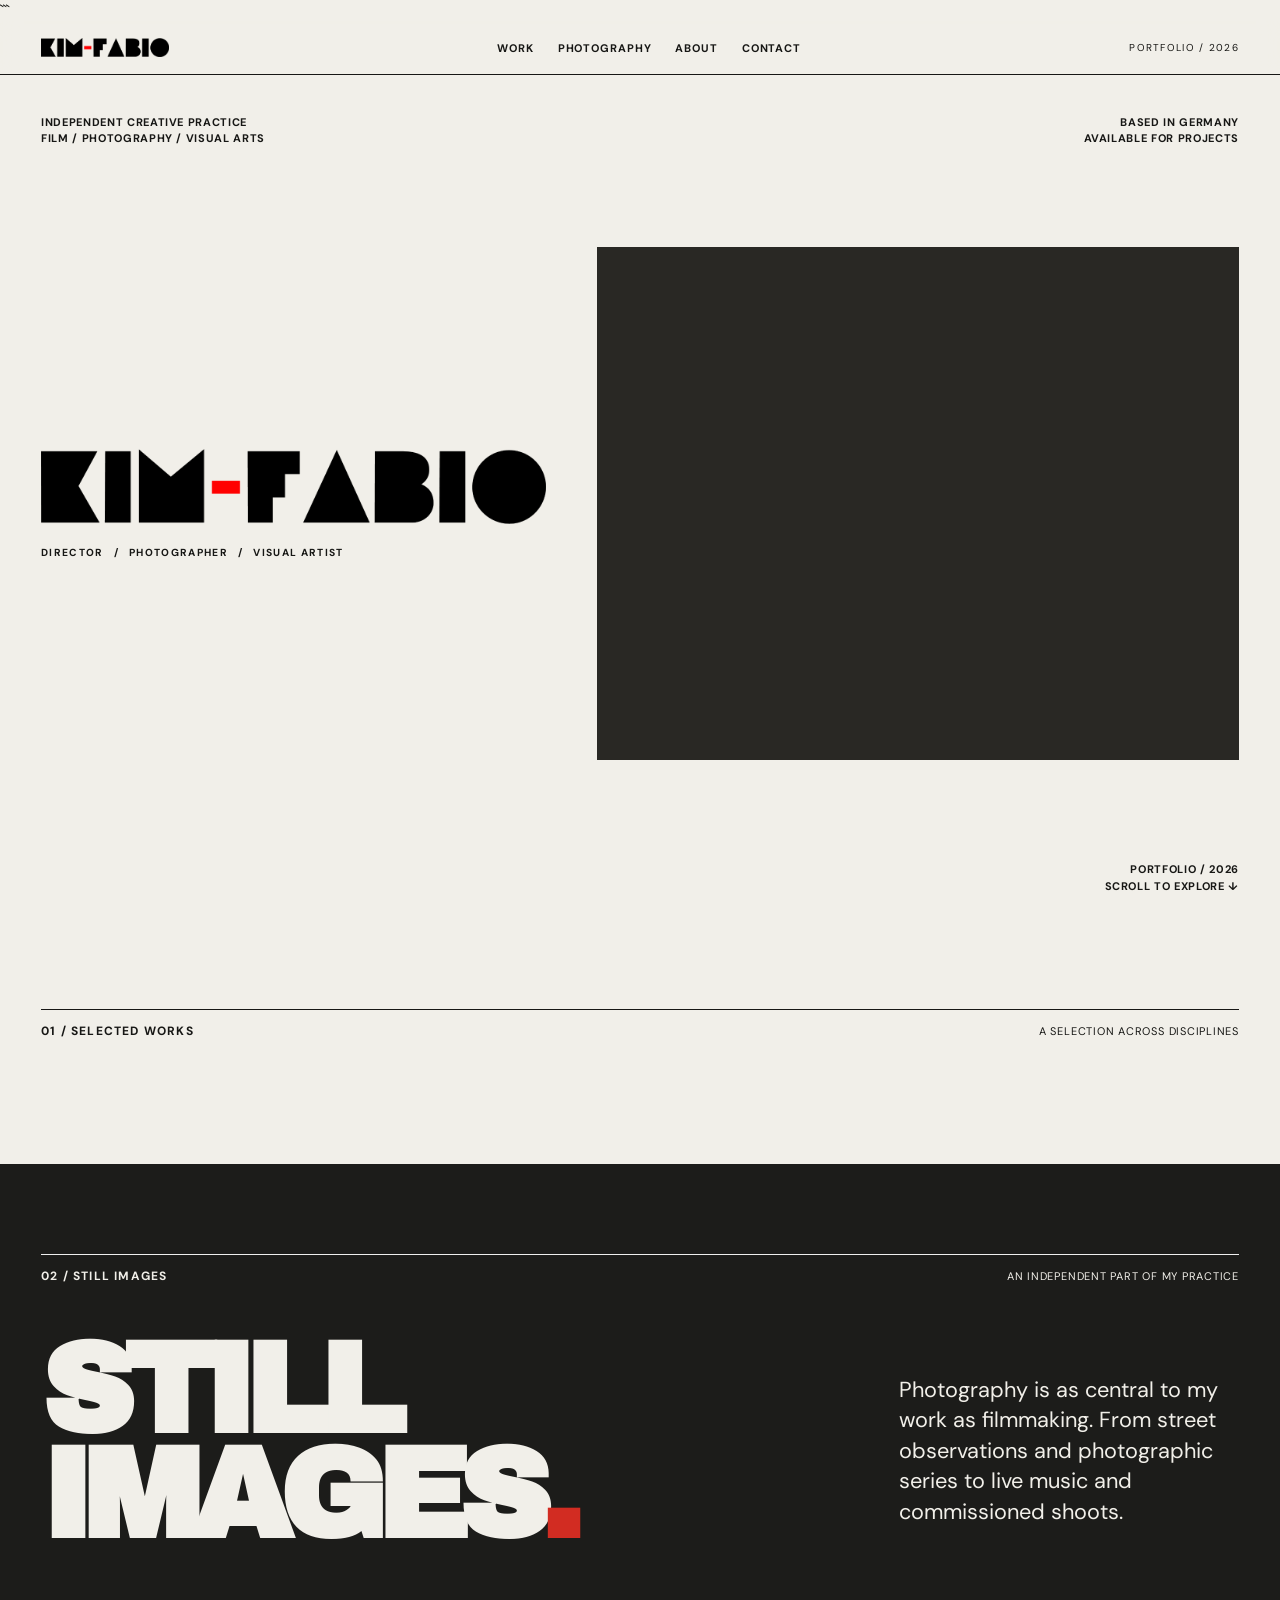
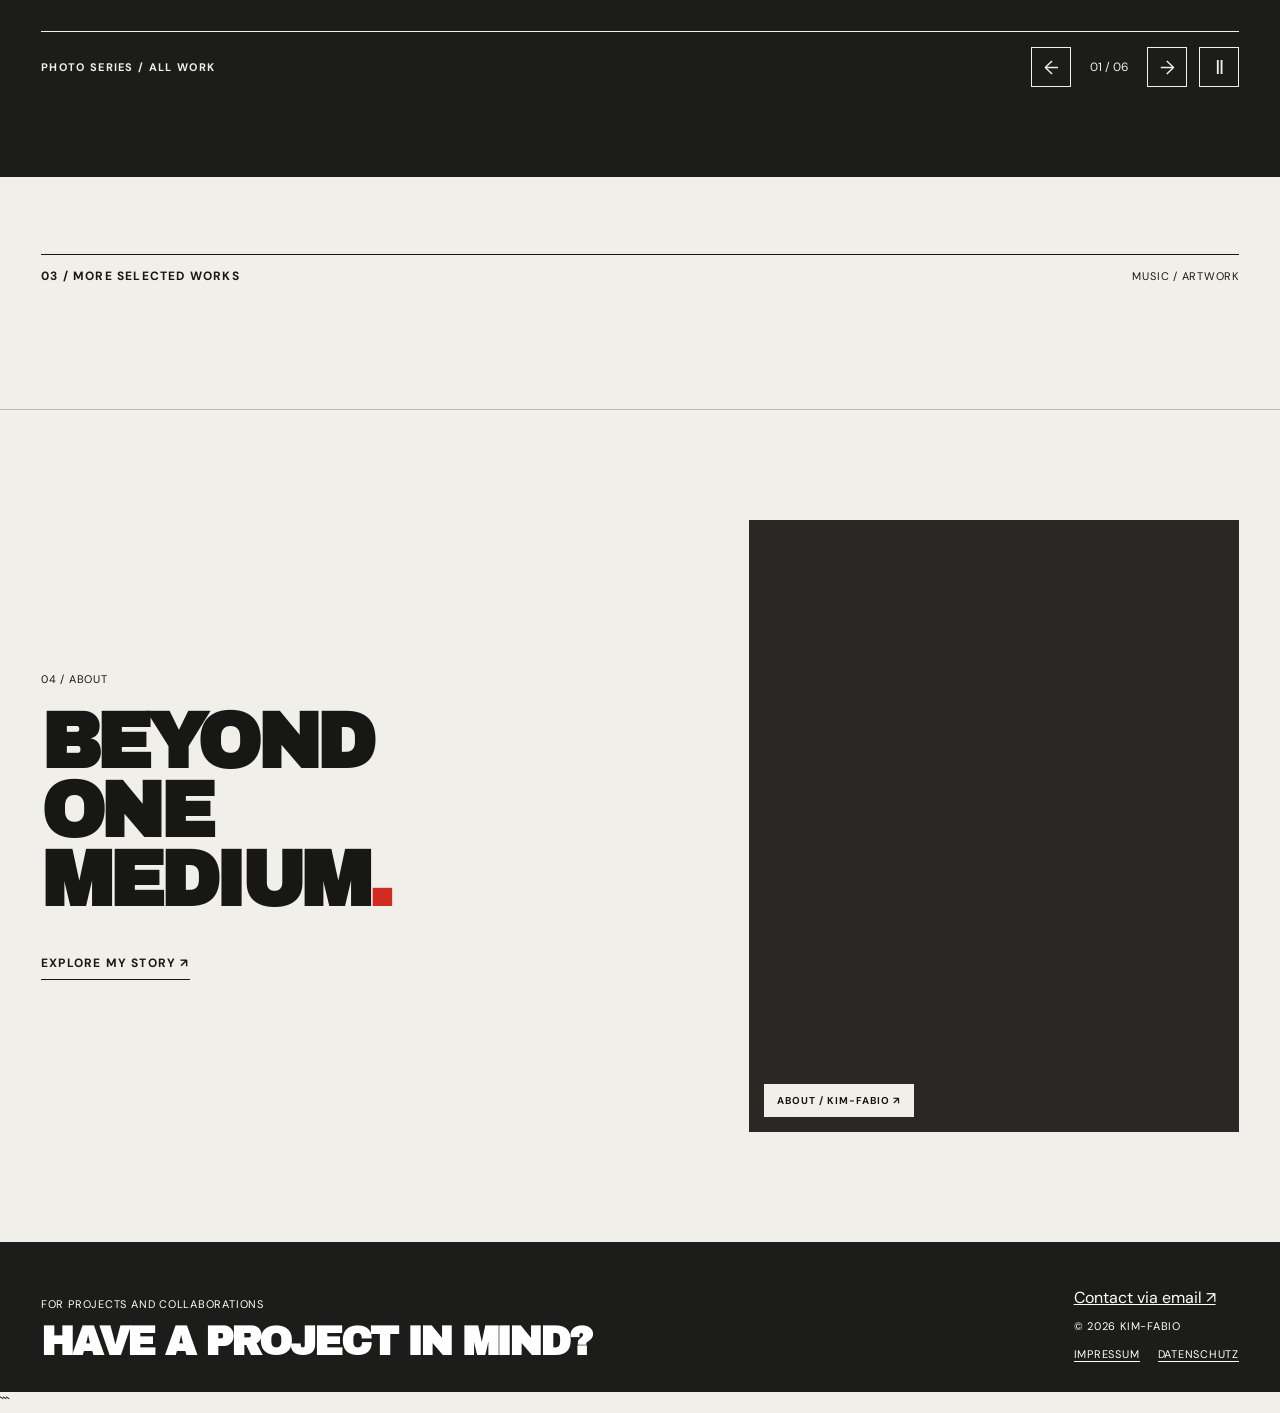
==== template.html @ 7b5bcb31 "Update template.html" ====
```
 <!DOCTYPE html>

<html lang="en"><head><meta charset="utf-8"/><meta content="width=device-width,initial-scale=1" name="viewport"/><title>Kim-Fabio — Film, Photography & Visual Arts</title><link rel="icon" type="image/png" href="/media/Favicon.png"><meta content="Kim-Fabio — Film, Photography &amp; Visual Arts" name="description"/><style>
@import url('https://fonts.googleapis.com/css2?family=Archivo+Black&family=DM+Sans:wght@400;500;600;700&display=swap');
:root{--paper:#f1efe9;--ink:#171715;--red:#d22c22;--line:#bdbab2}*{box-sizing:border-box}html{scroll-behavior:auto}body{margin:0;background:var(--paper);color:var(--ink);font-family:'DM Sans',Arial,sans-serif}a{color:inherit;text-decoration:none}button{font:inherit;cursor:pointer}header{position:sticky;top:0;z-index:20;background:rgba(241,239,233,.96);backdrop-filter:blur(10px);border-bottom:1px solid var(--ink);display:flex;align-items:center;justify-content:space-between;padding:17px 3.2%;gap:15px}.brand{font-size:13px;font-weight:700;letter-spacing:-.03em}nav{display:flex;gap:24px}nav a{font-size:11px;font-weight:700;text-transform:uppercase;letter-spacing:.08em}nav a:hover,.link:hover{color:var(--red)}.index{font-size:10px;text-transform:uppercase;letter-spacing:.13em}.hero{padding:7.5vw 3.2% 4vw;min-height:76vh;display:flex;flex-direction:column;justify-content:space-between}.eyebrow{display:flex;justify-content:space-between;border-top:1px solid var(--ink);padding-top:12px;font-size:11px;text-transform:uppercase;letter-spacing:.09em}.big{font-family:'Archivo Black',Impact,sans-serif;text-transform:uppercase;font-size:clamp(68px,11.7vw,215px);line-height:.84;letter-spacing:-.085em;margin:50px 0 30px;overflow-wrap:normal}.big span{display:block}.big span:last-child{padding-left:9vw}.hero-bottom{display:flex;justify-content:space-between;align-items:end;gap:25px}.hero-bottom p{max-width:380px;font-size:clamp(17px,1.65vw,26px);line-height:1.25;margin:0}.red-dot{color:var(--red)}.small{font-size:11px;letter-spacing:.07em;text-transform:uppercase}.section{padding:90px 3.2%}.section-head{display:flex;justify-content:space-between;align-items:baseline;border-top:1px solid var(--ink);padding-top:13px;margin-bottom:35px}.section-head h2{font-size:12px;text-transform:uppercase;letter-spacing:.1em;margin:0}.project{border-top:1px solid var(--line);padding:18px 0 32px;display:grid;grid-template-columns:55% 1fr;gap:4%;align-items:start}.project-visual{height:clamp(260px,39vw,660px);background:#242422;display:flex;align-items:center;justify-content:center;position:relative;overflow:hidden}.project-visual:before{content:'';position:absolute;inset:8%;border:1px solid #777;opacity:.4}.project-visual .placeholder{color:#d2d0c8;font-size:11px;text-transform:uppercase;letter-spacing:.2em;text-align:center;padding:25px}.project-visual .num{position:absolute;top:16px;left:18px;color:#fff;font-size:11px}.project-visual.medusa{background:#46413b}.project-visual.yara{background:#776e61}.project-visual.paradigm{background:#abaaa2}.project-info{display:flex;flex-direction:column;justify-content:space-between;min-height:220px}.project-info h3{font-family:'Archivo Black',Impact,sans-serif;font-size:clamp(36px,5.4vw,90px);line-height:.91;letter-spacing:-.065em;text-transform:uppercase;margin:10px 0 20px}.project-info p{font-size:15px;line-height:1.5;max-width:410px}.project-meta{display:flex;justify-content:space-between;gap:12px;border-top:1px solid var(--line);padding-top:12px;font-size:11px;text-transform:uppercase}.link{border:0;background:none;padding:0;text-transform:uppercase;font-size:12px;font-weight:700;letter-spacing:.06em;text-align:left}.photography{background:#1c1c1a;color:var(--paper);padding:90px 3.2%}.photography .section-head{border-color:#eee}.photo-grid{display:grid;grid-template-columns:1.25fr .8fr 1fr;gap:15px;align-items:end}.photo-tile{background:#41413e;height:330px;display:flex;justify-content:center;align-items:center;color:#c8c6c0;font-size:11px;text-transform:uppercase;letter-spacing:.12em;text-align:center;padding:15px}.photo-tile:nth-child(2){height:450px;background:#56534e}.photo-tile:nth-child(3){height:280px;background:#363633}.photo-label{font-size:11px;text-transform:uppercase;margin-top:10px}.about{display:grid;grid-template-columns:1fr 1fr;gap:10%;padding:110px 3.2%}.about h2{font-family:'Archivo Black',Impact,sans-serif;font-size:clamp(50px,7vw,115px);line-height:.9;letter-spacing:-.06em;text-transform:uppercase;margin:0}.about p{font-size:clamp(17px,1.6vw,25px);line-height:1.4;margin:0 0 25px}footer{background:var(--red);padding:45px 3.2% 30px;color:#fff;display:flex;justify-content:space-between;align-items:end;gap:30px}footer h2{font-family:'Archivo Black',Impact,sans-serif;font-size:clamp(42px,7vw,110px);letter-spacing:-.065em;line-height:.9;margin:0}footer a{text-decoration:underline}.detail{display:none}.detail.active{display:block}.main.hidden{display:none}.detail-hero{background:#171715;color:#f1efe9;padding:6vw 3.2% 3vw}.detail-hero h1{font-family:'Archivo Black',Impact,sans-serif;text-transform:uppercase;font-size:clamp(64px,12vw,200px);line-height:.85;letter-spacing:-.085em;margin:60px 0 45px}.detail-hero .filmframe{height:55vw;max-height:700px;background:#343431;display:grid;place-items:center;color:#bbb;font-size:12px;text-transform:uppercase;letter-spacing:.12em;border:1px solid #555}.detail-content{padding:80px 3.2%;display:grid;grid-template-columns:1fr 2fr;gap:8%}.detail-content h2{font-family:'Archivo Black',Impact,sans-serif;font-size:clamp(35px,5vw,75px);line-height:.96;letter-spacing:-.05em;text-transform:uppercase;margin:0}.detail-content p{font-size:19px;line-height:1.5;max-width:720px}.tags{display:flex;flex-wrap:wrap;gap:8px;margin-top:30px}.tags span{border:1px solid #999;padding:9px 12px;font-size:11px;text-transform:uppercase}.back{display:inline-block;font-size:12px;text-transform:uppercase;letter-spacing:.1em;padding:20px 0}.detail-gallery{padding:0 3.2% 90px;display:grid;grid-template-columns:1fr 1fr;gap:16px}.detail-gallery div{background:#4d4b46;height:30vw;display:grid;place-items:center;color:#ddd;font-size:11px;letter-spacing:.1em;text-transform:uppercase}@media(max-width:700px){header{padding:15px 5%}nav{gap:12px}nav a{font-size:9px}.hero{min-height:65vh;padding:65px 5% 45px}.big{font-size:clamp(53px,15vw,100px);margin:80px 0 50px}.big span:last-child{padding-left:0}.hero-bottom{align-items:start;flex-direction:column}.section,.photography{padding:65px 5%}.project{grid-template-columns:1fr}.project-visual{height:65vw}.project-info{min-height:0}.project-info h3{font-size:50px}.photo-grid{grid-template-columns:1fr 1fr}.photo-tile{height:220px!important}.photo-grid>div:last-child{grid-column:span 2}.about{grid-template-columns:1fr;padding:75px 5%}.about h2{margin-bottom:30px}footer{padding:40px 5%;flex-direction:column;align-items:start}.detail-hero{padding:55px 5%}.detail-hero h1{font-size:14vw}.detail-content{padding:60px 5%;grid-template-columns:1fr}.detail-gallery{padding:0 5% 60px}.detail-gallery div{height:40vw}}
.service-project .project-info h3{font-size:clamp(35px,4.5vw,76px)}.credits{font-size:12px!important;color:#68655f;margin-top:24px}.photo-intro{display:flex;align-items:end;justify-content:space-between;gap:35px;margin:55px 0 50px}.photo-intro h2{font-family:'Archivo Black',Impact,sans-serif;font-size:clamp(70px,12vw,185px);line-height:.82;letter-spacing:-.08em;margin:0;color:var(--paper)}.photo-intro p{max-width:340px;font-size:clamp(16px,1.7vw,23px);line-height:1.4}.photo-entry{display:block}.photo-entry:hover .photo-tile{background:#65615b}.photo-label{display:flex;justify-content:space-between}.photo-bottom{border-top:1px solid #777;margin-top:45px;padding-top:18px;display:flex;justify-content:space-between;align-items:center;gap:25px;font-size:12px}.photo-cta{font-weight:700;text-transform:uppercase;white-space:nowrap}.photo-cta:hover{color:#ff7770}footer{background:#1c1c1a}footer h2{font-size:clamp(24px,3.1vw,48px);letter-spacing:-.05em;margin-top:12px}.photo-detail-hero{background:#262624}@media(max-width:700px){.photo-intro{display:block}.photo-intro h2{font-size:clamp(65px,14vw,110px)}.photo-intro p{margin-top:30px}.photo-bottom{align-items:start;flex-direction:column}.service-project .project-info h3{font-size:46px}} 
/* Version 0.3 refinements */
.big{font-size:clamp(64px,10.5vw,190px);letter-spacing:-.075em}.big span:last-child{padding-left:0}.red-dot{display:inline;color:var(--red)}
.still-carousel{position:relative;margin-top:24px}.still-viewport{overflow:hidden;border:1px solid #555}.still-track{display:flex;transition:transform .4s ease}.still-slide{flex:0 0 100%;min-height:clamp(290px,50vw,680px);background:#343431;display:grid;place-items:center;color:#d1cec8;font-size:12px;letter-spacing:.13em;text-transform:uppercase;text-align:center;padding:24px}.still-slide:nth-child(2){background:#49453f}.still-slide:nth-child(3){background:#292d30}.still-slide:nth-child(4){background:#3c3536}.still-controls{display:flex;align-items:center;justify-content:space-between;gap:18px;margin-top:12px}.still-controls button{border:1px solid #999;background:transparent;color:inherit;padding:9px 15px}.still-controls button:hover{background:#f1efe9;color:#171715}.still-controls span{font-size:11px;letter-spacing:.1em;text-transform:uppercase}
@media(max-width:700px){.big{font-size:clamp(48px,12vw,90px)}.still-slide{min-height:60vw}}

.project-visual img,.photo-tile img,.still-slide img,.filmframe img,.detail-gallery img{width:100%;height:100%;object-fit:cover;display:block}.project-visual:has(img):before{display:none}.project-visual{color:#eee}.photo-tile{padding:0;overflow:hidden}.photo-entry:hover img{transform:scale(1.025)}.photo-tile img{transition:transform .3s}.detail-gallery>div{overflow:hidden}.detail-gallery img{object-fit:contain}.still-slide{padding:0}.still-slide img{max-height:680px;object-fit:contain}.empty-note{padding:30px;border:1px solid #888;font-size:13px}.project-info h3{overflow-wrap:anywhere}


/* Standalone hybrid design study — preserves original Swiss editorial styling */
.hero{min-height:calc(100vh - 80px);display:flex;flex-direction:column;justify-content:space-between;padding:40px 0 24px;overflow:hidden}
.hy-top,.hy-bottom{display:flex;align-items:flex-start;justify-content:space-between;gap:20px;font-size:11px;line-height:1.5;letter-spacing:.06em;text-transform:uppercase;font-weight:700}
.hy-top>span:last-child{text-align:right}.hy-title{font-family:'Archivo Black',Impact,sans-serif;font-size:clamp(72px,15.7vw,260px);line-height:.8;letter-spacing:-.105em;white-space:nowrap;font-weight:900;margin:8vh 0 9vh;transform:translateX(-.018em)}.hy-title span{color:var(--red);letter-spacing:-.09em}.hy-bottom{align-items:end}.hy-bottom p{font-size:clamp(18px,2.5vw,34px);line-height:1.1;letter-spacing:-.035em;text-transform:none;margin:0 auto 0 5vw}.hy-bottom>span:last-child{text-align:right}.hy-star{font-size:40px;color:var(--red);line-height:1}
.continued-work{padding-top:6vw}.hy-archive{margin-top:5vw}.hy-archive-head{display:flex;justify-content:space-between;border-top:1px solid currentColor;padding:20px 0 24px;font-size:11px;letter-spacing:.12em;font-weight:700}.hy-archive-grid{display:grid;grid-template-columns:repeat(3,minmax(0,1fr));gap:16px}.hy-archive-item{display:block;color:inherit;text-decoration:none;font-size:12px}.hy-archive-image{aspect-ratio:4/3;display:flex;align-items:center;justify-content:center;background:#333;color:#aaa;font-size:12px;margin-bottom:12px;transition:filter .25s,transform .25s}.hy-archive-item:hover .hy-archive-image{filter:brightness(1.2);transform:translateY(-4px)}.hy-contact{font-size:clamp(23px,3vw,44px);font-weight:800;line-height:1.1;margin:12px 0 0}footer h2{display:none}
@media(max-width:750px){.hero{min-height:75vh}.hy-title{font-size:16vw;margin:9vh 0}.hy-top,.hy-bottom{font-size:9px}.hy-bottom p{font-size:19px;margin-left:0}.hy-star{display:none}.hy-archive-grid{grid-template-columns:1fr 1fr}.hy-archive-grid>a:last-child{grid-column:span 2}.hy-archive-head{font-size:9px}}

/* v1.0: centered Swiss/experimental hero and photography carousel */
.hero .hy-title{width:100%;text-align:center;transform:none;font-size:clamp(56px,14vw,240px);letter-spacing:-.095em;margin:10vh auto 10vh;line-height:.95}
.hero .hy-bottom{justify-content:flex-end}
.photo-carousel{margin-top:44px}
.carousel-viewport{overflow:hidden;outline-offset:5px;touch-action:pan-y}
.carousel-track{display:flex;gap:18px;transition:transform .65s cubic-bezier(.22,1,.36,1);will-change:transform}
.carousel-slide{display:block;flex:0 0 calc((100% - 36px)/3);min-width:0}
.carousel-image{height:clamp(220px,30vw,460px);position:relative;overflow:hidden;background:#292927;display:flex;align-items:center;justify-content:center;color:#a8a69f}
.carousel-slide:nth-child(2n) .carousel-image{background:#393b39}
.carousel-slide:nth-child(3n) .carousel-image{background:#48443f}
.carousel-slide:nth-child(4n) .carousel-image{background:#272e31}
.carousel-placeholder{font-size:clamp(12px,1.25vw,19px);letter-spacing:.03em;text-align:center;padding:12px}
.carousel-image img{width:100%;height:100%;object-fit:cover;display:block;transition:transform .5s}
.carousel-overlay{position:absolute;bottom:0;left:0;right:0;background:rgba(0,0,0,.65);padding:18px;color:white;font-size:11px;letter-spacing:.14em;opacity:0;transform:translateY(8px);transition:.25s}
.carousel-slide:hover .carousel-overlay,.carousel-slide:focus-visible .carousel-overlay{opacity:1;transform:translateY(0)}
.carousel-slide:hover img{transform:scale(1.035)}
.carousel-caption{display:flex;justify-content:space-between;gap:10px;padding:15px 0 4px;border-top:1px solid currentColor;margin-top:10px;font-size:12px;font-weight:700;text-transform:uppercase;letter-spacing:.035em}
.carousel-controls{display:flex;justify-content:space-between;align-items:center;gap:12px;border-top:1px solid currentColor;margin-top:32px;padding-top:15px}
.carousel-kicker{font-size:11px;font-weight:700;letter-spacing:.12em}
.carousel-buttons{display:flex;align-items:center;gap:12px}
.carousel-arrow,.carousel-pause{border:1px solid currentColor;border-radius:0;background:transparent;color:inherit;width:40px;height:40px;font-size:19px;display:grid;place-items:center}
.carousel-arrow:hover,.carousel-pause:hover{background:currentColor;color:#f1efe9}
.carousel-counter{font-size:12px;min-width:52px;text-align:center;font-variant-numeric:tabular-nums}
@media(max-width:850px){.carousel-slide{flex-basis:calc((100% - 18px)/2)}.hero .hy-title{font-size:14vw}}
@media(max-width:580px){.carousel-slide{flex-basis:83%}.carousel-image{height:65vw}.hero .hy-title{font-size:14vw;letter-spacing:-.09em}.carousel-kicker{font-size:9px}.carousel-buttons{gap:6px}.carousel-arrow,.carousel-pause{width:34px;height:34px}}
@media(prefers-reduced-motion:reduce){.carousel-track{transition:none}.carousel-image img{transition:none}}

/* v1.1: restrained scale and bold Swiss footer. Carousel unchanged. */
@media (min-width:851px){
  .hero .hy-title{font-size:clamp(58px,11.7vw,195px);letter-spacing:-.09em}
  .project-info h3{font-size:clamp(34px,4.65vw,76px)}
  .service-project .project-info h3{font-size:clamp(32px,4vw,68px)}
  .photo-intro h2{font-size:clamp(65px,10vw,155px)}
  .about h2{font-size:clamp(48px,6vw,96px)}
  .project-visual{height:clamp(250px,35vw,570px)}
}
footer .hy-contact{
  font-family:'Archivo Black',Impact,sans-serif;
  font-weight:900;
  text-transform:uppercase;
  font-size:clamp(25px,3.1vw,47px);
  line-height:.98;
  letter-spacing:-.055em;
  max-width:760px;
}
@media (max-width:850px){footer .hy-contact{font-size:clamp(25px,5.5vw,42px)}}

/* Album thumbnails: preserve each photograph's native portrait/landscape ratio. */
.album-page .album-grid{display:block;columns:5 160px;column-gap:clamp(9px,1vw,16px)}
.album-page .album-grid .album-frame,.album-page .album-grid .album-frame:nth-child(n){display:block;width:100%;height:auto;min-height:0;aspect-ratio:auto;margin:0 0 clamp(9px,1vw,16px);padding:0;break-inside:avoid;-webkit-column-break-inside:avoid;overflow:hidden;line-height:0}
.album-page .album-grid .album-frame img{display:block;width:100%;height:auto;max-height:none;aspect-ratio:auto;object-fit:contain;transform:none}
.album-page .album-grid .album-frame:hover img{transform:none}
.album-page .album-grid .album-frame:has(.album-placeholder-number){aspect-ratio:4/5;display:flex;line-height:normal}
@media(max-width:1100px){.album-page .album-grid{columns:4 160px}}
@media(max-width:760px){.album-page .album-grid{columns:2 135px;column-gap:10px}.album-page .album-grid .album-frame{margin-bottom:10px}}

/* vNext: film previews and music video overview */
.loop-shell{width:100%;max-width:1450px;margin:0 auto;background:transparent;display:flex;align-items:center;justify-content:center}
.detail-loop,.loop-poster{display:block;width:100%;background:transparent;object-fit:contain}
.detail-loop{height:auto;aspect-ratio:auto;border:0;box-shadow:none}
.loop-poster{aspect-ratio:16/9}
.loop-poster{position:relative;overflow:hidden;display:grid;place-items:center;color:#c4c1b9;font-size:12px;letter-spacing:.1em}
.loop-poster img{width:100%;height:100%;object-fit:cover;opacity:.82}
.loop-label{position:absolute;bottom:16px;left:18px;padding:8px 11px;background:rgba(15,15,15,.8);font-size:10px;letter-spacing:.12em}
.music-list,.film-stills{padding:20px 3.2% 90px}
.music-list-head{border-top:1px solid var(--ink);padding:20px 0 35px;display:flex;align-items:baseline;justify-content:space-between;gap:20px}
.music-list-head h2,.film-stills h2{font-size:12px;letter-spacing:.12em;margin:0;text-transform:uppercase}
.music-list-head span{font-size:11px;letter-spacing:.08em}
.music-list-grid{display:grid;grid-template-columns:repeat(2,minmax(0,1fr));gap:35px 18px}
.music-list-thumb{aspect-ratio:16/9;background:#292927;display:grid;place-items:center;color:#d8d6d0;overflow:hidden}
.music-list-thumb img{width:100%;height:100%;object-fit:cover;transition:transform .25s}
.music-list-card a:hover img{transform:scale(1.03)}
.music-list-meta{display:flex;justify-content:space-between;gap:12px;border-top:1px solid var(--ink);padding-top:12px;margin-top:10px;font-size:12px;text-transform:uppercase}
.music-list-card p{font-size:13px;line-height:1.5;max-width:600px}
.film-stills{border-top:1px solid var(--line)}
.film-stills h2{margin-bottom:22px}
.film-stills-grid{display:grid;grid-template-columns:repeat(3,minmax(0,1fr));gap:12px}
.film-stills-grid img{display:block;width:100%;height:auto;object-fit:contain}
@media(max-width:700px){.music-list,.film-stills{padding:20px 5% 65px}.music-list-grid{grid-template-columns:1fr}.film-stills-grid{grid-template-columns:repeat(2,minmax(0,1fr))}}

/* Compact project and gallery openings: show the actual work immediately. */
.detail-hero{padding:22px 3.2% 38px}
.detail-hero .back{padding:8px 0 14px}
.detail-hero .eyebrow{padding-top:9px}
.detail-hero h1{font-size:clamp(34px,5.1vw,84px);line-height:.96;letter-spacing:-.065em;margin:18px 0 22px;overflow-wrap:anywhere}
.detail-hero .loop-shell,.detail-hero .still-carousel{margin-top:0}
.detail-hero .detail-loop,.detail-hero .loop-poster{max-height:min(68vh,700px)}
.detail-hero .still-slide{min-height:0;height:min(62vh,650px)}
.album-page .album-heading{padding-top:22px;padding-bottom:28px;margin-bottom:16px}
.album-page .album-heading h1{font-size:clamp(36px,5.6vw,90px);line-height:1;letter-spacing:-.055em;margin:12px 0 0}
.album-page .album-grid{margin-top:16px}
.profile-page .profile-head{padding-top:20px;padding-bottom:20px}
.profile-page .profile-head h1{font-size:clamp(42px,5.8vw,90px);margin:12px 0}
@media(max-width:760px){
 .detail-hero{padding:20px 5% 30px}
 .detail-hero h1{font-size:clamp(32px,9vw,58px);margin:14px 0 18px}
 .detail-hero .still-slide{height:55vw;min-height:0}
 .album-page .album-heading{padding:20px 0 22px}
 .album-page .album-heading h1{font-size:clamp(34px,9vw,62px)}
 .profile-page .profile-head h1{font-size:clamp(40px,9vw,70px)}
}

/* Prevent horizontal scrolling on mobile */
@media (max-width: 760px) {
  html, body {
    width: 100%;
    max-width: 100%;
    overflow-x: clip;
  }

  .main, .detail, footer {
    max-width: 100%;
  }

  /* Mobile header layout */
  header {
    display: flex;
    flex-wrap: wrap;
    align-items: center;
    justify-content: space-between;
    gap: 12px;
    padding: 14px 5%;
  }

  header .brand {
    flex: 0 0 auto;
  }

  header .index {
    font-size: 10px;
    text-align: right;
    white-space: nowrap;
  }

  header nav {
    order: 3;
    display: flex;
    width: 100%;
    justify-content: space-between;
    gap: 8px;
  }

  header nav a {
    font-size: 10px;
    white-space: nowrap;
  }
}

</style><style>
/* v1.2 — editorial photo album pages */
.album-page{background:#f1efe9;color:#1c1c1a;min-height:100vh;padding:105px clamp(22px,5vw,85px) 100px;font-family:Arial,Helvetica,sans-serif}
.album-topline,.album-end{display:flex;justify-content:space-between;gap:20px;align-items:center;border-top:1px solid #252521;padding-top:16px;font-size:11px;font-weight:700;letter-spacing:.11em;text-transform:uppercase}
.album-back,.album-end a{color:inherit;text-decoration:none}.album-back:hover,.album-end a:hover{color:#d32624}
.album-heading{display:grid;grid-template-columns:minmax(0,2fr) minmax(220px,1fr);gap:30px;align-items:end;padding:75px 0 75px}
.album-eyebrow{font-size:11px;letter-spacing:.16em;font-weight:700}
.album-heading h1{font-family:'Archivo Black',Impact,'Arial Black',sans-serif;text-transform:uppercase;letter-spacing:-.075em;line-height:.91;font-size:clamp(54px,9.5vw,154px);margin:18px 0 0;overflow-wrap:anywhere}
.album-heading p{font-size:clamp(14px,1.3vw,18px);line-height:1.6;max-width:390px;margin:0 0 5px}
.album-demo-note{font-size:10px;font-weight:700;letter-spacing:.13em;border-top:1px solid #aaa;padding:12px 0 30px;opacity:.65}
.album-grid{display:grid;grid-template-columns:repeat(12,minmax(0,1fr));gap:clamp(10px,1.5vw,24px);align-items:start}
.album-frame{grid-column:span 4;display:flex;position:relative;align-items:center;justify-content:center;min-width:0;aspect-ratio:4/5;border:0;background:#d0cdc5;color:#252521;overflow:hidden;cursor:pointer;text-align:center;transition:filter .25s}
.album-frame img{width:100%;height:100%;object-fit:cover;display:block;transition:transform .4s}.album-frame:hover img{transform:scale(1.035)}.album-frame:hover{filter:brightness(.92)}
.album-frame-0,.album-frame-6{grid-column:span 7;aspect-ratio:1.45}.album-frame-1,.album-frame-5{grid-column:span 5;aspect-ratio:1.04}.album-frame-3{grid-column:span 8;aspect-ratio:1.7}.album-frame-4{grid-column:span 4;aspect-ratio:4/5}.album-frame-2{grid-column:span 4;aspect-ratio:4/5}
.album-frame:nth-child(6n+1){background:#c8c3b9}.album-frame:nth-child(6n+2){background:#aaa9a3}.album-frame:nth-child(6n+3){background:#d9d6ce}.album-frame:nth-child(6n+4){background:#b9b4ab}.album-frame:nth-child(6n+5){background:#dedbd3}.album-frame:nth-child(6n){background:#a6a49d}
.album-placeholder-number{font-family:'Archivo Black',Impact,sans-serif;font-size:clamp(42px,8vw,110px);letter-spacing:-.09em;opacity:.28}.album-placeholder-caption{position:absolute;bottom:18px;left:18px;font-size:10px;letter-spacing:.12em;font-weight:700}
.album-end{margin-top:85px;padding-top:20px}
.album-lightbox[hidden]{display:none!important}.album-lightbox{position:fixed;inset:0;z-index:99999;background:#111;display:grid;grid-template-columns:72px 1fr 72px;align-items:center;color:#f1efe9;padding:70px 20px 65px}
.album-close,.album-nav{border:0;background:transparent;color:inherit;cursor:pointer;font-size:25px}.album-close{position:absolute;top:20px;right:28px}.album-nav{height:100%;max-height:120px}.album-lightbox-center{min-width:0;min-height:0;height:100%;display:flex;align-items:center;justify-content:center}.album-lightbox-center img{max-width:100%;max-height:100%;object-fit:contain}
.album-modal-placeholder{width:min(60vw,650px);height:min(60vh,550px);background:#77746e;display:flex;flex-direction:column;gap:12px;justify-content:center;align-items:center}.album-modal-placeholder strong{font-family:Impact,sans-serif;font-size:clamp(70px,13vw,180px);opacity:.5}.album-modal-placeholder span{font-size:11px;letter-spacing:.18em}
.album-lightbox-caption{position:absolute;bottom:20px;left:50%;transform:translateX(-50%);font-size:11px;letter-spacing:.1em;white-space:nowrap}
@media(max-width:760px){.album-page{padding:75px 18px 65px}.album-heading{grid-template-columns:1fr;padding:45px 0}.album-heading h1{font-size:clamp(45px,12vw,90px)}.album-grid{grid-template-columns:repeat(2,minmax(0,1fr));gap:10px}.album-frame,.album-frame-0,.album-frame-1,.album-frame-2,.album-frame-3,.album-frame-4,.album-frame-5,.album-frame-6{grid-column:span 1;aspect-ratio:4/5}.album-frame:nth-child(5n+1){grid-column:span 2;aspect-ratio:1.5}.album-topline{font-size:9px}.album-lightbox{grid-template-columns:38px 1fr 38px;padding:70px 4px 65px}.album-nav{font-size:20px}}

/* v1.3 — compact album grid: more photographs visible at once */
@media (min-width: 1100px) {
  .album-grid { grid-template-columns:repeat(10,minmax(0,1fr)); gap:clamp(9px,1vw,16px); }
  .album-grid .album-frame { grid-column:span 2; aspect-ratio:4/5; }
  .album-grid .album-frame:nth-child(9n+3),
  .album-grid .album-frame:nth-child(9n+8) { grid-column:span 4; aspect-ratio:1.7; }
  .album-grid .album-frame:nth-child(9n+6) { grid-column:span 2; aspect-ratio:1/1; }
  .album-placeholder-number {font-size:clamp(30px,4vw,62px)}
}
@media (min-width: 761px) and (max-width: 1099px) {
  .album-grid {grid-template-columns:repeat(6,minmax(0,1fr));gap:12px}
  .album-grid .album-frame {grid-column:span 2;aspect-ratio:4/5}
  .album-grid .album-frame:nth-child(7n+4) {grid-column:span 3;aspect-ratio:1.5}
  .album-grid .album-frame:nth-child(7n+5) {grid-column:span 3;aspect-ratio:1.5}
}
@media (max-width:760px) {
  .album-grid {grid-template-columns:repeat(2,minmax(0,1fr));gap:9px}
  .album-grid .album-frame {grid-column:span 1;aspect-ratio:4/5}
  .album-grid .album-frame:nth-child(7n+4) {grid-column:span 2;aspect-ratio:1.65}
}

/* v2 — editorial split, balanced film stills, clean artwork viewer, profile */
.hero{padding:clamp(28px,3vw,54px) 3.2% 25px;min-height:calc(100svh - 56px);gap:35px}
.hero-split{display:grid;grid-template-columns:minmax(0,.88fr) minmax(0,1.12fr);align-items:center;gap:clamp(25px,4vw,90px);flex:1;min-height:0}
.hero .hero-copy .hy-title{font-size:clamp(45px,5.75vw,108px);text-align:left;width:auto;margin:0;letter-spacing:-.09em;white-space:nowrap;line-height:1.06}
.hero-roles{font-size:clamp(9px,.8vw,12px);letter-spacing:.13em;margin:22px 0 0;font-weight:700}
.hero-picture{height:clamp(300px,57vh,700px);background:#292824;overflow:hidden;display:grid;place-items:center}
.hero-picture img{display:block;width:100%;height:100%;object-fit:cover}
.hero-picture .hero-placeholder{color:#d4d0c7;letter-spacing:.15em;font-size:11px;text-align:center;padding:20px}
.hero .hy-bottom{justify-content:flex-end}
.film-stills-grid{display:block;columns:3 240px;column-gap:14px}
.film-stills-grid img{display:block;width:100%;height:auto;max-height:none;object-fit:contain;margin:0 0 14px;break-inside:avoid;-webkit-column-break-inside:avoid}
/* Image slides should use the image's natural ratio, without gray side panels */
.still-viewport{border:0;background:#171715}
.still-slide,.still-slide:nth-child(n){background:#171715;min-height:0;height:min(72vh,760px);padding:0;display:flex;align-items:center;justify-content:center}
.still-slide img{width:auto;max-width:100%;height:auto;max-height:100%;object-fit:contain}
.about-feature{grid-template-columns:minmax(0,1fr) minmax(0,.8fr);align-items:center;gap:8%;border-top:1px solid var(--line)}
.about-feature-copy h2{margin:22px 0 28px;font-size:clamp(52px,6vw,105px)}
.about-feature-copy p{font-size:clamp(16px,1.5vw,23px);max-width:620px}
.about-cta{display:inline-block;margin-top:12px;padding-bottom:8px;border-bottom:1px solid var(--ink);font-size:12px;font-weight:700;text-transform:uppercase;letter-spacing:.1em}
.about-portrait{display:block;position:relative;min-height:440px;aspect-ratio:4/5;background:#292824;color:#e7e4db;overflow:hidden}
.about-portrait img{display:block;width:100%;height:100%;object-fit:cover;position:absolute;inset:0;transition:transform .4s}
.about-portrait:hover img{transform:scale(1.025)}
.about-portrait-placeholder{display:grid;place-items:center;width:100%;height:100%;font-size:12px;letter-spacing:.12em;text-align:center;padding:30px}
.about-portrait-label{position:absolute;bottom:15px;left:15px;background:var(--paper);color:var(--ink);font-size:10px;font-weight:700;letter-spacing:.1em;padding:10px 13px}
.profile-page{padding:40px 3.2% 100px;min-height:85vh}
.profile-top{display:flex;justify-content:space-between;align-items:center;border-bottom:1px solid var(--ink);font-size:11px;letter-spacing:.12em}
.profile-head{display:grid;grid-template-columns:1.1fr 1fr;gap:8%;align-items:end;padding:85px 0 50px}
.profile-head h1{font-family:'Archivo Black',Impact,sans-serif;font-size:clamp(55px,9vw,150px);line-height:.95;letter-spacing:-.085em;margin:18px 0}
.profile-head>div>p{font-size:11px;letter-spacing:.12em}
.profile-bio h2{font-size:clamp(23px,3vw,43px);line-height:1.05;margin:0 0 20px}
.profile-bio p{font-size:clamp(16px,1.35vw,21px);line-height:1.55;white-space:pre-line}
.profile-gallery{background:#171715;color:#f1efe9;padding:15px}
.profile-gallery{overflow:hidden}.profile-track{display:flex;transition:transform .4s ease}
.profile-slide{flex:0 0 100%;height:min(67vh,700px);display:flex;justify-content:center;align-items:center}
.profile-slide img{display:block;width:auto;max-width:100%;height:auto;max-height:100%;object-fit:contain}
.profile-empty{color:#ccc;font-size:12px;letter-spacing:.12em}
.profile-controls{display:flex;align-items:center;justify-content:space-between;gap:15px;margin-top:12px;font-size:11px;letter-spacing:.1em}
.profile-controls button{border:1px solid #777;background:transparent;color:inherit;padding:10px 14px}
@media(max-width:760px){.hero{min-height:75svh;padding:35px 5% 25px}.hero-split{grid-template-columns:1fr;gap:25px}.hero .hero-copy .hy-title{font-size:clamp(47px,12vw,90px)}.hero-picture{height:45vh;min-height:220px}.hero-roles{margin-top:12px}.film-stills-grid{columns:2 145px;column-gap:9px}.film-stills-grid img{margin-bottom:9px}.about-feature{grid-template-columns:1fr;padding:65px 5%}.about-portrait{min-height:320px}.profile-page{padding:25px 5% 65px}.profile-head{grid-template-columns:1fr;padding:45px 0 30px}.profile-slide{height:50vh}.profile-controls{font-size:9px}.profile-controls button{padding:8px}}

/* About profile: compact editorial portrait + readable CV */
.profile-head{grid-template-columns:1fr;padding:55px 0 28px;gap:0}
.profile-head h1{font-size:clamp(48px,7vw,110px);margin:14px 0}
.profile-editorial{display:grid;grid-template-columns:minmax(220px,.78fr) minmax(0,1.22fr);gap:clamp(24px,5vw,85px);align-items:start;padding:22px 0 45px;border-top:1px solid var(--line)}
.profile-editorial .profile-gallery{min-width:0;padding:10px;background:#171715}
.profile-editorial .profile-slide{height:clamp(270px,35vw,510px)}
.profile-editorial .profile-slide img{max-width:100%;max-height:100%;object-fit:contain}
.profile-editorial .profile-bio h2{font-size:clamp(25px,3vw,44px);margin:0 0 22px}
.profile-editorial .profile-bio p{font-size:clamp(15px,1.15vw,18px);line-height:1.65;white-space:pre-line;max-width:70ch}
.profile-cv{border-top:1px solid var(--line);margin-top:32px;padding-top:22px}
.profile-cv h3{font-size:11px;letter-spacing:.12em;text-transform:uppercase;margin:0 0 16px}
.profile-cv-lines{white-space:pre-line;font-size:clamp(14px,1.05vw,17px);line-height:1.8}
@media(max-width:760px){.profile-editorial{grid-template-columns:1fr;gap:28px}.profile-editorial .profile-gallery{max-width:480px}.profile-editorial .profile-slide{height:clamp(280px,80vw,480px)}.profile-head{padding:40px 0 25px}}
.legal-footer-links{display:flex;gap:18px;margin-top:14px;flex-wrap:wrap}.legal-footer-links a{font-size:11px;text-transform:uppercase;letter-spacing:.07em;text-decoration:none;border-bottom:1px solid currentColor}.legal-footer-links a:hover{color:#ff8e85}

/* v2.2 — quiet, automatic About portrait slideshow */
.profile-editorial .profile-gallery{background:transparent;color:var(--ink);padding:0;overflow:hidden}
.profile-editorial .profile-slide{height:clamp(270px,35vw,510px);background:transparent}
.profile-editorial .profile-slide img{width:auto;height:auto;max-width:100%;max-height:100%;object-fit:contain}
.profile-editorial .profile-track{transition:transform .8s ease-in-out}
.profile-editorial .profile-controls{display:none}
@media(max-width:760px){.profile-editorial .profile-slide{height:clamp(280px,80vw,480px)}}
@media(prefers-reduced-motion:reduce){.profile-editorial .profile-track{transition:none}}
 .brand{font-family:'Archivo Black',Impact,sans-serif;font-size:clamp(15px,1.3vw,20px);font-weight:900;letter-spacing:-.055em;line-height:1}
/* Original wordmark: header and homepage only */
.brand{display:inline-flex;align-items:center;flex:0 0 auto;line-height:1}
.brand-logo{display:block;width:clamp(105px,10vw,165px);height:auto}
.hero .hero-copy .hy-title{width:100%;max-width:100%;margin:0;line-height:1}
.hero-logo{display:block;width:100%;height:auto;max-width:100%;object-fit:contain}
@media(max-width:760px){.brand-logo{width:105px}.hero-logo{width:100%}}

/* Window Shopper: festival laurels */
.laurel-strip{overflow:hidden;background:#171715;color:#f1efe9;padding:18px 0 26px}
.laurel-track{display:flex;width:max-content;animation:laurel-scroll 28s linear infinite}
.laurel-group{display:flex;align-items:center;gap:clamp(24px,4vw,70px);padding-right:clamp(24px,4vw,70px);flex:none}
.laurel-group img{display:block;width:auto;height:clamp(55px,8vw,105px);max-width:210px;object-fit:contain}
@keyframes laurel-scroll{to{transform:translateX(-50%)}}
@media(prefers-reduced-motion:reduce){.laurel-track{animation:none;flex-wrap:wrap;width:auto}.laurel-group[aria-hidden="true"]{display:none}}
</style></head><body><header><a class="brand" href="#home" aria-label="Kim-Fabio – Startseite"><img class="brand-logo" src="media/kim-fabio-logo.png" alt="KIM-FABIO"></a><nav><a href="#work">Work</a><a href="#photography">Photography</a><a href="#about">About</a><a href="mailto:<!--EMAIL-->">Contact</a></nav><span class="index">Portfolio / <span class="current-year">2026</span></span></header><main class="main" id="main"><section class="hero" id="home"><div class="hy-top"><span>Independent creative practice<br/>Film / Photography / Visual Arts</span><span>Based in Germany<br/>Available for projects</span></div><div class="hero-split"><div class="hero-copy"><div class="hy-title"><img class="hero-logo" src="media/kim-fabio-logo.png" alt="KIM-FABIO"></div><p class="hero-roles">DIRECTOR &nbsp; / &nbsp; PHOTOGRAPHER &nbsp; / &nbsp; VISUAL ARTIST</p></div><div class="hero-picture"><!--HERO-IMAGE--></div></div><div class="hy-bottom"><span>Portfolio / <span class="current-year">2026</span><br/>Scroll to explore ↓</span></div></section><section class="section" id="work"><div class="section-head"><h2>01 / Selected works</h2><span class="small">A selection across disciplines</span></div><!--FEATURED-PROJECTS--></section><section class="photography" id="photography"><div class="section-head"><h2>02 / Still Images</h2><span class="small">An independent part of my practice</span></div><div class="photo-intro"><h2>STILL<br/>IMAGES<span class="red-dot">.</span></h2><p>Photography is as central to my work as filmmaking. From street observations and photographic series to live music and commissioned shoots.</p></div><div aria-label="Photography series" class="photo-carousel"><div aria-label="Scrollable photo albums" class="carousel-viewport" tabindex="0"><div class="carousel-track"><!--GALLERIES--></div></div><div class="carousel-controls"><span class="carousel-kicker">PHOTO SERIES / ALL WORK</span><div class="carousel-buttons"><button aria-label="Previous photo series" class="carousel-arrow" data-dir="-1" type="button">←</button><span aria-live="polite" class="carousel-counter">01 / 06</span><button aria-label="Next photo series" class="carousel-arrow" data-dir="1" type="button">→</button><button aria-label="Pause automatic scrolling" aria-pressed="false" class="carousel-pause" type="button">Ⅱ</button></div></div></div></section><section class="section continued-work" id="more-work"><div class="section-head"><h2>03 / More selected works</h2><span class="small">Music / Artwork</span></div><!--OTHER-PROJECTS--></section><section class="about about-feature" id="about"><div class="about-feature-copy"><span class="small">04 / About</span><h2>Beyond<br/>one<br/>medium<span class="red-dot">.</span></h2><p><!--ABOUT--></p><a class="about-cta" href="#profile">Explore my story ↗</a></div><a class="about-portrait" href="#profile" aria-label="Open personal profile"><!--ABOUT-COVER--><span class="about-portrait-label">ABOUT / KIM-FABIO ↗</span></a></section></main><div class="detail" id="dynamic-detail"></div><footer><div><span class="small">For projects and collaborations</span><p class="hy-contact">HAVE A PROJECT IN MIND?</p></div><div><a href="mailto:<!--EMAIL-->">Contact via email ↗</a><p class="small">© <span class="current-year">2026</span> Kim-Fabio</p><div class="legal-footer-links"><a href="impressum.html">Impressum</a><a href="datenschutz.html">Datenschutz</a></div></div></footer><script id="site-data" type="application/json"><!--SITE-DATA--></script><script>document.querySelectorAll('.current-year').forEach(el=>el.textContent=String(new Date().getFullYear()));const data=JSON.parse(document.getElementById('site-data').textContent);
const esc=s=>String(s??'').replace(/[&<>"']/g,c=>({'&':'&amp;','<':'&lt;','>':'&gt;','"':'&quot;',"'":'&#39;'}[c]));
const safeUrl=s=>{try{const u=new URL(s,location.href);return ['https:','http:'].includes(u.protocol)?u.href:''}catch{return ''}};
const media=s=>{if(!s)return '';const u=String(s);return /^(\/media\/|media\/|https:\/\/)/.test(u)?u.replace(/^\/media\//,'media/') :''};
let activeObserver=null;
function stopDetailMedia(){if(activeObserver){activeObserver.disconnect();activeObserver=null;}document.querySelectorAll('#dynamic-detail video').forEach(v=>v.pause());}

function loopMarkup(item){
  const src = media(item.video_loop);
  const poster = media(item.cover);

  if (!src) {
    return `<div class="loop-poster">${poster ? `<img src="${esc(poster)}" alt="${esc(item.title)} preview">` : '<span>SHOWREEL COMING SOON</span>'}<span class="loop-label">VIDEO PREVIEW / COMING SOON</span></div>`;
  }

  return `<video class="detail-loop" autoplay muted loop playsinline preload="auto" ${poster ? `poster="${esc(poster)}"` : ''} aria-label="${esc(item.title)} video preview"><source src="${esc(src)}" type="video/mp4"></video>`;
}

const defaultWindowShopperLaurels = [
  'AFFF_Laurel_White.png',
  'FFF40-WHITE.png',
  'OFFICIAL SELECTION - FILMZ Festival des deutschen Kinos - 2026.png',
  'OFFICIAL SELECTION - Laax Filmfestival - 2026.png',
  'OFFICIAL SELECTION - Los Angeles Short Film Award - 2026.png',
  'OFFICIAL SELECTION - Mannheim Arts and Film Festival - 2027 (1).png',
  'OFFICIAL SELECTION - Reel Teal Film Festival - 2026.png',
  'PY_2026_laurel_white.png',
  'Weißes Lorbeer-Emblem „WOODY 2026“.png'
];
function renderLaurels(item){
  if(item.slug!=='window-shopper')return '';
  const configured=Array.isArray(item.laurels)?item.laurels:[];
  const sources=(configured.length?configured:defaultWindowShopperLaurels.map(name=>'media/'+name))
    .map(entry=>typeof entry==='string'?entry:(entry&&entry.image)||'')
    .map(src=>{const path=media(src);if(!path)return '';return path.startsWith('media/')?'media/'+path.slice(6).split('/').map(encodeURIComponent).join('/'):path;})
    .filter(Boolean);
  if(!sources.length)return '';
  const images=sources.map(src=>`<img src="${esc(src)}" alt="Film festival laurel" loading="lazy">`).join('');
  return `<div class="laurel-strip" aria-label="Festival selections and awards"><div class="laurel-track"><div class="laurel-group">${images}</div><div class="laurel-group" aria-hidden="true">${images}</div></div></div>`;
}
function setupDetailLoop(el){const v=el.querySelector('.detail-loop');if(!v)return;activeObserver=new IntersectionObserver(entries=>{entries.forEach(entry=>{if(entry.isIntersecting&&!document.hidden&&!matchMedia('(prefers-reduced-motion: reduce)').matches){v.play().catch(()=>{});}else{v.pause();}})},{threshold:.25});activeObserver.observe(v);}
function renderMusicEntries(item){const entries=Array.isArray(item.music_videos)?item.music_videos:[];if(!entries.length)return `<section class="music-list"><div class="music-list-head"><h2>SELECTED MUSIC VIDEOS</h2><span>Individual projects will appear here.</span></div></section>`;return `<section class="music-list"><div class="music-list-head"><h2>SELECTED MUSIC VIDEOS</h2><span>${String(entries.length).padStart(2,'0')} PROJECTS</span></div><div class="music-list-grid">${entries.map((v,i)=>{const link=safeUrl(v.url),thumb=media(v.thumbnail);return `<article class="music-list-card">${link?`<a href="${esc(link)}" target="_blank" rel="noopener noreferrer" aria-label="Watch ${esc(v.title||'music video')}">`:''}<div class="music-list-thumb">${thumb?`<img src="${esc(thumb)}" loading="lazy" alt="${esc(v.title||'Music video')}">`:`<span>${esc(v.title||'MUSIC VIDEO')}</span>`}</div><div class="music-list-meta"><strong>${String(i+1).padStart(2,'0')} / ${esc(v.title||'Untitled')}</strong><span>${link?'WATCH ↗':'COMING SOON'}</span></div>${link?'</a>':''}${v.description?`<p>${esc(v.description)}</p>`:''}</article>`}).join('')}</div></section>`;}
function renderProfile(el){
 const site=data.site||{};
 const pictures=[...(site.about_gallery||[]),site.about_cover].filter(Boolean).map(media).filter(Boolean).filter((src,i,all)=>all.indexOf(src)===i);
 const desc=esc(site.about_bio||site.about||'');
 const cv=esc(site.about_cv||'');
 const slides=pictures.length?pictures.map((src,i)=>`<div class="profile-slide"><img src="${esc(src)}" alt="Kim-Fabio — portrait or behind the scenes ${i+1}"></div>`).join(''):'<div class="profile-slide profile-empty">ADD YOUR PORTRAITS IN PAGES CMS</div>';
 el.innerHTML=`<div class="profile-page"><div class="profile-top"><a class="back" href="#about">← Back to about</a><span>ABOUT / PERSONAL PROFILE</span></div><div class="profile-head"><div><span class="small">INDEPENDENT CREATIVE PRACTICE</span><h1>KIM<span class="red-dot">·</span>FABIO</h1><p>FILM / PHOTOGRAPHY / VISUAL ARTS</p></div></div><div class="profile-editorial"><div class="profile-gallery"><div class="profile-track">${slides}</div><div class="profile-controls"><button type="button" class="profile-prev">← Previous</button><span class="profile-count">01 / ${String(Math.max(1,pictures.length)).padStart(2,'0')} · IMAGES</span><button type="button" class="profile-next">Next →</button></div></div><div class="profile-bio"><h2>${esc(site.about_heading||'Beyond one medium.')}</h2><p>${desc}</p>${cv?`<div class="profile-cv"><h3>Background / Experience</h3><div class="profile-cv-lines">${cv}</div></div>`:''}</div></div></div>`;
 let current=0;const count=pictures.length,track=el.querySelector('.profile-track');
 if(count>1){
  const reduceMotion=matchMedia('(prefers-reduced-motion: reduce)');
  const timer=setInterval(()=>{
   if(!el.isConnected){clearInterval(timer);return;}
   if(document.hidden||location.hash!=='#profile'||reduceMotion.matches)return;
   current=(current+1)%count;
   track.style.transform=`translateX(-${current*100}%)`;
  },4500);
 }

}
let wasDetail=false;let mainScrollY=0;
function jumpTo(y){window.scrollTo({top:y,left:0,behavior:'instant'});}
function route(){stopDetailMedia();const hash=decodeURIComponent(location.hash.slice(1));const isProject=hash.startsWith('project/'),isGallery=hash.startsWith('gallery/');const item=isProject?data.projects.find(p=>p.slug===hash.slice(8)):isGallery?data.galleries.find(p=>p.slug===hash.slice(8)):null;const active=!!item||hash==='profile';if(active&&!wasDetail)mainScrollY=window.scrollY;document.getElementById('main').classList.toggle('hidden',active);const el=document.getElementById('dynamic-detail');el.classList.toggle('active',active);if(!active){document.body.style.overflow='';el.innerHTML='';if(wasDetail){jumpTo(mainScrollY);requestAnimationFrame(()=>jumpTo(mainScrollY));}wasDetail=false;return}wasDetail=true;if(hash==='profile'){renderProfile(el);jumpTo(0);return;}if(isGallery){renderGallery(item,el);jumpTo(0);return;}const photos=[item.cover,...(item.gallery||[])].filter(Boolean).filter(media);const title=esc(item.title);const video=safeUrl(item.video_url);const filmPage=['window-shopper','medusa','music-videos'].includes(item.slug);const frames=photos.length?photos.map((p,i)=>`<div class="still-slide"><img src="${esc(media(p))}" alt="${title} — image ${i+1}"></div>`).join(''):'<div class="still-slide">[ Images can be added in the CMS ]</div>';const stills=`<div class="still-carousel"><div class="still-viewport"><div class="still-track" id="still-track">${frames}</div></div><div class="still-controls"><button id="prev" type="button">← Previous</button><span id="counter">01 / ${String(Math.max(1,photos.length)).padStart(2,'0')} · Images</span><button id="next" type="button">Next →</button></div></div>`;
el.innerHTML=`<div class="detail-hero"><a class="back" href="#work">← Back to work</a><div class="eyebrow"><span>${esc(item.category)}</span><span>${esc(item.year||'')}</span></div><h1>${title}<span class="red-dot">.</span></h1>${filmPage?`<div class="loop-shell">${loopMarkup(item)}</div>`:stills}</div>${renderLaurels(item)}<section class="detail-content"><h2>${esc(item.heading||'Selected work.')}</h2><div><p>${esc(item.description||item.summary)}</p>${item.roles?`<div class="tags"><span>${esc(item.roles)}</span></div>`:''}${video&&item.slug!=='music-videos'?`<p><a class="link" href="${esc(video)}" target="_blank" rel="noopener noreferrer">Watch film / trailer ↗</a></p>`:''}</div></section>${item.slug==='music-videos'?renderMusicEntries(item):''}${filmPage&&item.slug!=='music-videos'&&photos.length?`<section class="film-stills"><h2>SELECTED STILLS</h2><div class="film-stills-grid">${photos.map((src,i)=>`<img src="${esc(media(src))}" loading="lazy" alt="${title} — still ${i+1}">`).join('')}</div></section>`:''}`;
if(!filmPage){let ix=0;const count=Math.max(1,photos.length);function move(n){ix=(ix+n+count)%count;document.getElementById('still-track').style.transform=`translateX(-${ix*100}%)`;document.getElementById('counter').textContent=`${String(ix+1).padStart(2,'0')} / ${String(count).padStart(2,'0')} · Images`};document.getElementById('prev').onclick=()=>move(-1);document.getElementById('next').onclick=()=>move(1)}setupDetailLoop(el);jumpTo(0)}
document.addEventListener('visibilitychange',()=>{const v=document.querySelector('#dynamic-detail .detail-loop');if(v){if(document.hidden)v.pause();else if(!matchMedia('(prefers-reduced-motion: reduce)').matches&&v.getBoundingClientRect().top<innerHeight&&v.getBoundingClientRect().bottom>0)v.play().catch(()=>{});}});
window.addEventListener('hashchange', route);
window.addEventListener('DOMContentLoaded', route);
</script><script>
(()=>{
 const root=document.querySelector('.photo-carousel');if(!root)return;
 const track=root.querySelector('.carousel-track'),slides=[...track.children],viewport=root.querySelector('.carousel-viewport');
 const count=root.querySelector('.carousel-counter'),pause=root.querySelector('.carousel-pause');
 let index=0,paused=false,timer=null;
 const visible=()=>window.matchMedia('(max-width:580px)').matches?1:window.matchMedia('(max-width:850px)').matches?2:3;
 const max=()=>Math.max(0,slides.length-visible());
 function render(){index=Math.max(0,Math.min(index,max()));track.style.transform=`translateX(-${slides[index].offsetLeft-slides[0].offsetLeft}px)`;count.textContent=`${String(index+1).padStart(2,'0')} / ${String(slides.length).padStart(2,'0')}`}
 function advance(dir){index=(index+dir>max())?0:(index+dir<0?max():index+dir);render()}
 root.querySelectorAll('[data-dir]').forEach(b=>b.addEventListener('click',()=>advance(Number(b.dataset.dir))));
 function stop(){if(timer)clearInterval(timer);timer=null}
 function start(){stop();if(paused||window.matchMedia('(prefers-reduced-motion: reduce)').matches)return;timer=setInterval(()=>{if(!document.hidden)advance(1)},4300)}
 root.addEventListener('mouseenter',stop);root.addEventListener('mouseleave',start);
 root.addEventListener('focusin',stop);root.addEventListener('focusout',e=>{if(!root.contains(e.relatedTarget))start()});
 pause.addEventListener('click',()=>{paused=!paused;pause.textContent=paused?'▶':'Ⅱ';pause.setAttribute('aria-pressed',String(paused));pause.setAttribute('aria-label',paused?'Resume automatic scrolling':'Pause automatic scrolling');paused?stop():start()});
 window.addEventListener('resize',render);document.addEventListener('visibilitychange',()=>{if(!document.hidden)render()});
 let touchX=null;viewport.addEventListener('touchstart',e=>{touchX=e.touches[0].clientX},{passive:true});viewport.addEventListener('touchend',e=>{if(touchX!==null){let d=e.changedTouches[0].clientX-touchX;if(Math.abs(d)>45)advance(d<0?1:-1);touchX=null}},{passive:true});
 render();start();
})();
</script><script>
/* Album pages: independent editorial gallery grid, expandable for 10–30+ images. */
function renderGallery(item,el){
 const safeText=s=>String(s??'').replace(/[&<>"']/g,c=>({'&':'&amp;','<':'&lt;','>':'&gt;','"':'&quot;',"'":'&#39;'}[c]));
 const photoPath=p=>{if(!p)return '';const v=String(p);return /^(media\/|\/media\/|https:\/\/)/.test(v)?v.replace(/^\/media\//,'media/'):''};
 const actual=[...(item.gallery||[])].filter(photoPath);
 if(item.cover && photoPath(item.cover) && !actual.includes(item.cover))actual.unshift(item.cover);
 // Only the stand-alone mockup uses 16 sample frames. Real CMS images replace them.
 const demo=actual.length===0,frames=demo?[{src:'',i:0}]:actual.map((src,i)=>({src:photoPath(src),i}));
 const cards=frames.map(({src,i})=>`<button type="button" class="album-frame album-frame-${i%7}" data-album-index="${i}" aria-label="Open image ${i+1}">${src?`<img src="${safeText(src)}" alt="${safeText(item.title)} — photograph ${i+1}" loading="lazy">`:`<span class="album-placeholder-number">${String(i+1).padStart(2,'0')}</span><span class="album-placeholder-caption">PHOTOGRAPH / ${safeText(item.title)}</span>`}</button>`).join('');
 el.innerHTML=`<div class="album-page"><div class="album-topline"><a class="album-back" href="#photography">← BACK TO STILL IMAGES</a><span>PHOTOGRAPHY / SELECTED SERIES</span></div><div class="album-heading"><div><span class="album-eyebrow">PHOTO SERIES — ${String(frames.length).padStart(2,'0')} IMAGES</span><h1>${safeText(item.title)}<span class="red-dot">.</span></h1></div><p>${safeText(item.description||'A photographic series.')}</p></div>${demo?'<div class="album-demo-note">PHOTOGRAPHS FOR THIS SERIES WILL BE ADDED SOON.</div>':''}<div class="album-grid">${cards}</div><div class="album-end"><span>END OF SERIES / ${safeText(item.title)}</span><a href="#photography">ALL PHOTO SERIES ↗</a></div></div><div class="album-lightbox" id="album-lightbox" role="dialog" aria-modal="true" aria-label="Photo viewer" hidden><button type="button" class="album-close" aria-label="Close photo">✕</button><button type="button" class="album-nav album-prev" aria-label="Previous photo">←</button><div class="album-lightbox-center" id="album-lightbox-center"></div><button type="button" class="album-nav album-next" aria-label="Next photo">→</button><div class="album-lightbox-caption" id="album-lightbox-caption"></div></div>`;
 const modal=el.querySelector('#album-lightbox'),center=el.querySelector('#album-lightbox-center'),caption=el.querySelector('#album-lightbox-caption');let current=0;
 function show(i){current=(i+frames.length)%frames.length;const f=frames[current];center.innerHTML=f.src?`<img src="${safeText(f.src)}" alt="${safeText(item.title)} — image ${current+1}">`:`<div class="album-modal-placeholder"><strong>${String(current+1).padStart(2,'0')}</strong><span>PHOTO PLACEHOLDER</span></div>`;caption.textContent=`${item.title.toUpperCase()}  /  ${String(current+1).padStart(2,'0')} — ${String(frames.length).padStart(2,'0')}`;modal.hidden=false;document.body.style.overflow='hidden';}
 function close(){modal.hidden=true;document.body.style.overflow='';}
 el.querySelectorAll('[data-album-index]').forEach(b=>b.addEventListener('click',()=>show(Number(b.dataset.albumIndex))));
 modal.querySelector('.album-close').onclick=close;modal.querySelector('.album-prev').onclick=()=>show(current-1);modal.querySelector('.album-next').onclick=()=>show(current+1);
 modal.addEventListener('click',e=>{if(e.target===modal)close()});
 const key=e=>{if(modal.hidden)return;if(e.key==='Escape')close();if(e.key==='ArrowRight')show(current+1);if(e.key==='ArrowLeft')show(current-1)};
 // Avoid duplicate listeners when navigating between albums.
 if(window.__albumKeyHandler)document.removeEventListener('keydown',window.__albumKeyHandler);
 window.__albumKeyHandler=key;document.addEventListener('keydown',key);
 window.__albumClose=close;
}
</script>
<script>
/* Homepage Music Videos: rotate existing CMS cover/gallery images. */
(()=>{const target=document.querySelector('.music-cover-data');if(!target)return;const link=target.closest('.project-visual'),img=link?.querySelector('img');if(!img)return;let sources=[];try{sources=JSON.parse(target.textContent).filter(Boolean).map(s=>String(s).replace(/^\/media\//,'media/'));}catch(e){return;}if(sources.length<2)return;let i=0;setInterval(()=>{if(document.hidden||!document.getElementById('main')||document.getElementById('main').classList.contains('hidden'))return;i=(i+1)%sources.length;img.src=sources[i];},4200);})();
</script>
</body></html>
```
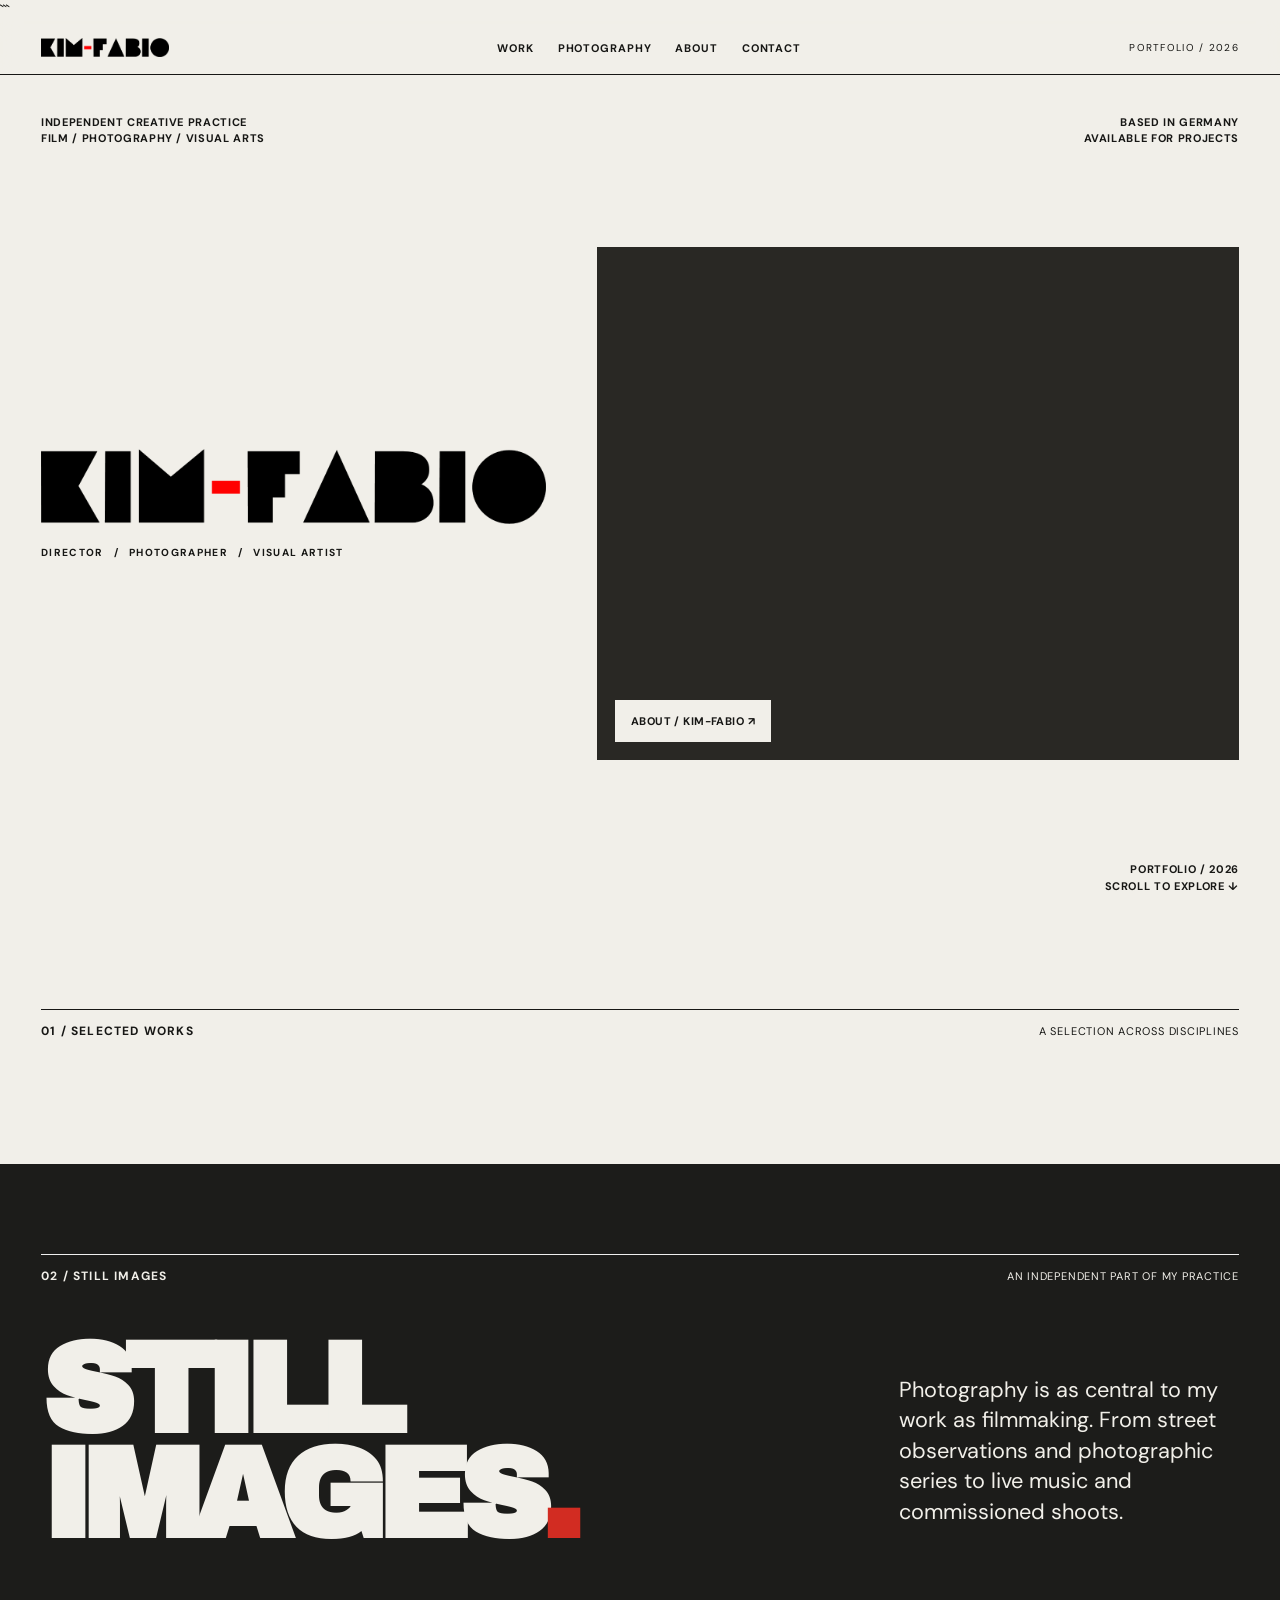
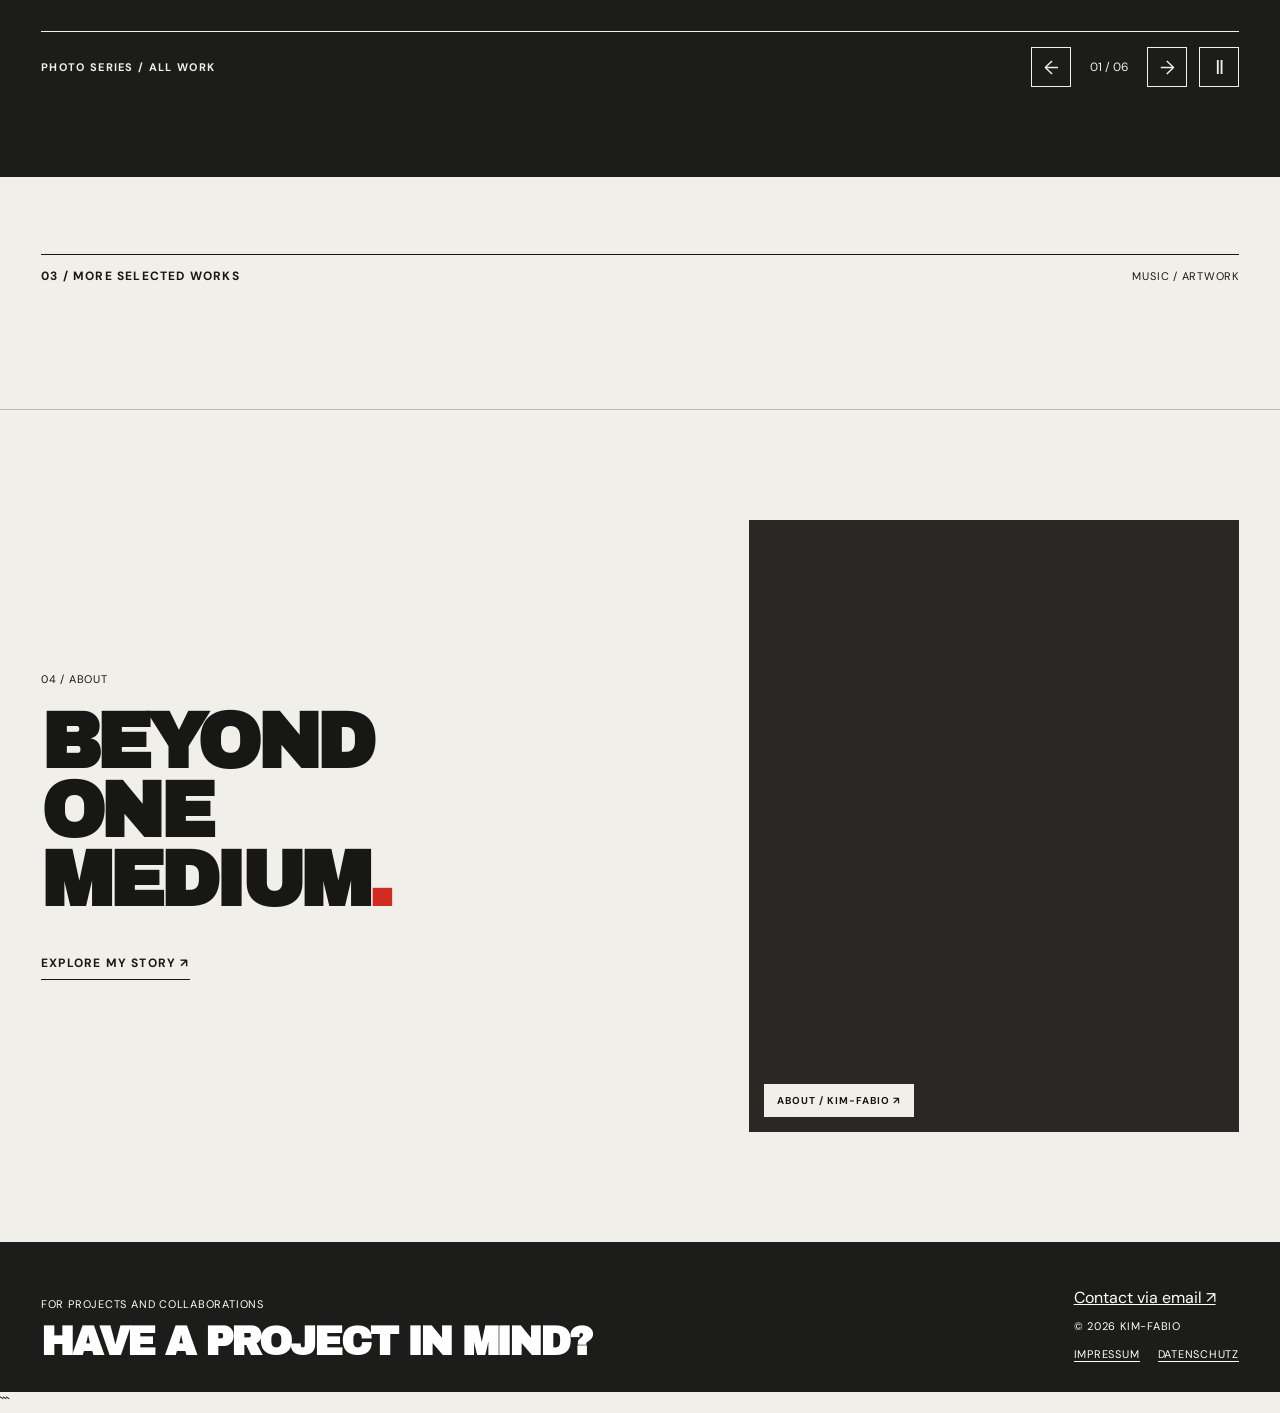
==== commit b394871e: "Update template.html" ====
--- a/template.html
+++ b/template.html
@@ -1,7 +1,7 @@
 ```
  <!DOCTYPE html>
 
-<html lang="en"><head><meta charset="utf-8"/><meta content="width=device-width,initial-scale=1" name="viewport"/><title>Kim-Fabio — Film, Photography & Visual Arts</title><link rel="icon" type="image/png" href="/media/Favicon.png"><meta content="Kim-Fabio — Film, Photography &amp; Visual Arts" name="description"/><style>
+<html lang="en"><head><meta charset="utf-8"/><meta content="width=device-width,initial-scale=1" name="viewport"/><title>Kim-Fabio — Film, Photography & Visual Arts</title><link rel="icon" type="image/png" href="/media/Favicon.png?v=2"><meta content="Kim-Fabio — Film, Photography &amp; Visual Arts" name="description"/><style>
 @import url('https://fonts.googleapis.com/css2?family=Archivo+Black&family=DM+Sans:wght@400;500;600;700&display=swap');
 :root{--paper:#f1efe9;--ink:#171715;--red:#d22c22;--line:#bdbab2}*{box-sizing:border-box}html{scroll-behavior:auto}body{margin:0;background:var(--paper);color:var(--ink);font-family:'DM Sans',Arial,sans-serif}a{color:inherit;text-decoration:none}button{font:inherit;cursor:pointer}header{position:sticky;top:0;z-index:20;background:rgba(241,239,233,.96);backdrop-filter:blur(10px);border-bottom:1px solid var(--ink);display:flex;align-items:center;justify-content:space-between;padding:17px 3.2%;gap:15px}.brand{font-size:13px;font-weight:700;letter-spacing:-.03em}nav{display:flex;gap:24px}nav a{font-size:11px;font-weight:700;text-transform:uppercase;letter-spacing:.08em}nav a:hover,.link:hover{color:var(--red)}.index{font-size:10px;text-transform:uppercase;letter-spacing:.13em}.hero{padding:7.5vw 3.2% 4vw;min-height:76vh;display:flex;flex-direction:column;justify-content:space-between}.eyebrow{display:flex;justify-content:space-between;border-top:1px solid var(--ink);padding-top:12px;font-size:11px;text-transform:uppercase;letter-spacing:.09em}.big{font-family:'Archivo Black',Impact,sans-serif;text-transform:uppercase;font-size:clamp(68px,11.7vw,215px);line-height:.84;letter-spacing:-.085em;margin:50px 0 30px;overflow-wrap:normal}.big span{display:block}.big span:last-child{padding-left:9vw}.hero-bottom{display:flex;justify-content:space-between;align-items:end;gap:25px}.hero-bottom p{max-width:380px;font-size:clamp(17px,1.65vw,26px);line-height:1.25;margin:0}.red-dot{color:var(--red)}.small{font-size:11px;letter-spacing:.07em;text-transform:uppercase}.section{padding:90px 3.2%}.section-head{display:flex;justify-content:space-between;align-items:baseline;border-top:1px solid var(--ink);padding-top:13px;margin-bottom:35px}.section-head h2{font-size:12px;text-transform:uppercase;letter-spacing:.1em;margin:0}.project{border-top:1px solid var(--line);padding:18px 0 32px;display:grid;grid-template-columns:55% 1fr;gap:4%;align-items:start}.project-visual{height:clamp(260px,39vw,660px);background:#242422;display:flex;align-items:center;justify-content:center;position:relative;overflow:hidden}.project-visual:before{content:'';position:absolute;inset:8%;border:1px solid #777;opacity:.4}.project-visual .placeholder{color:#d2d0c8;font-size:11px;text-transform:uppercase;letter-spacing:.2em;text-align:center;padding:25px}.project-visual .num{position:absolute;top:16px;left:18px;color:#fff;font-size:11px}.project-visual.medusa{background:#46413b}.project-visual.yara{background:#776e61}.project-visual.paradigm{background:#abaaa2}.project-info{display:flex;flex-direction:column;justify-content:space-between;min-height:220px}.project-info h3{font-family:'Archivo Black',Impact,sans-serif;font-size:clamp(36px,5.4vw,90px);line-height:.91;letter-spacing:-.065em;text-transform:uppercase;margin:10px 0 20px}.project-info p{font-size:15px;line-height:1.5;max-width:410px}.project-meta{display:flex;justify-content:space-between;gap:12px;border-top:1px solid var(--line);padding-top:12px;font-size:11px;text-transform:uppercase}.link{border:0;background:none;padding:0;text-transform:uppercase;font-size:12px;font-weight:700;letter-spacing:.06em;text-align:left}.photography{background:#1c1c1a;color:var(--paper);padding:90px 3.2%}.photography .section-head{border-color:#eee}.photo-grid{display:grid;grid-template-columns:1.25fr .8fr 1fr;gap:15px;align-items:end}.photo-tile{background:#41413e;height:330px;display:flex;justify-content:center;align-items:center;color:#c8c6c0;font-size:11px;text-transform:uppercase;letter-spacing:.12em;text-align:center;padding:15px}.photo-tile:nth-child(2){height:450px;background:#56534e}.photo-tile:nth-child(3){height:280px;background:#363633}.photo-label{font-size:11px;text-transform:uppercase;margin-top:10px}.about{display:grid;grid-template-columns:1fr 1fr;gap:10%;padding:110px 3.2%}.about h2{font-family:'Archivo Black',Impact,sans-serif;font-size:clamp(50px,7vw,115px);line-height:.9;letter-spacing:-.06em;text-transform:uppercase;margin:0}.about p{font-size:clamp(17px,1.6vw,25px);line-height:1.4;margin:0 0 25px}footer{background:var(--red);padding:45px 3.2% 30px;color:#fff;display:flex;justify-content:space-between;align-items:end;gap:30px}footer h2{font-family:'Archivo Black',Impact,sans-serif;font-size:clamp(42px,7vw,110px);letter-spacing:-.065em;line-height:.9;margin:0}footer a{text-decoration:underline}.detail{display:none}.detail.active{display:block}.main.hidden{display:none}.detail-hero{background:#171715;color:#f1efe9;padding:6vw 3.2% 3vw}.detail-hero h1{font-family:'Archivo Black',Impact,sans-serif;text-transform:uppercase;font-size:clamp(64px,12vw,200px);line-height:.85;letter-spacing:-.085em;margin:60px 0 45px}.detail-hero .filmframe{height:55vw;max-height:700px;background:#343431;display:grid;place-items:center;color:#bbb;font-size:12px;text-transform:uppercase;letter-spacing:.12em;border:1px solid #555}.detail-content{padding:80px 3.2%;display:grid;grid-template-columns:1fr 2fr;gap:8%}.detail-content h2{font-family:'Archivo Black',Impact,sans-serif;font-size:clamp(35px,5vw,75px);line-height:.96;letter-spacing:-.05em;text-transform:uppercase;margin:0}.detail-content p{font-size:19px;line-height:1.5;max-width:720px}.tags{display:flex;flex-wrap:wrap;gap:8px;margin-top:30px}.tags span{border:1px solid #999;padding:9px 12px;font-size:11px;text-transform:uppercase}.back{display:inline-block;font-size:12px;text-transform:uppercase;letter-spacing:.1em;padding:20px 0}.detail-gallery{padding:0 3.2% 90px;display:grid;grid-template-columns:1fr 1fr;gap:16px}.detail-gallery div{background:#4d4b46;height:30vw;display:grid;place-items:center;color:#ddd;font-size:11px;letter-spacing:.1em;text-transform:uppercase}@media(max-width:700px){header{padding:15px 5%}nav{gap:12px}nav a{font-size:9px}.hero{min-height:65vh;padding:65px 5% 45px}.big{font-size:clamp(53px,15vw,100px);margin:80px 0 50px}.big span:last-child{padding-left:0}.hero-bottom{align-items:start;flex-direction:column}.section,.photography{padding:65px 5%}.project{grid-template-columns:1fr}.project-visual{height:65vw}.project-info{min-height:0}.project-info h3{font-size:50px}.photo-grid{grid-template-columns:1fr 1fr}.photo-tile{height:220px!important}.photo-grid>div:last-child{grid-column:span 2}.about{grid-template-columns:1fr;padding:75px 5%}.about h2{margin-bottom:30px}footer{padding:40px 5%;flex-direction:column;align-items:start}.detail-hero{padding:55px 5%}.detail-hero h1{font-size:14vw}.detail-content{padding:60px 5%;grid-template-columns:1fr}.detail-gallery{padding:0 5% 60px}.detail-gallery div{height:40vw}}
 .service-project .project-info h3{font-size:clamp(35px,4.5vw,76px)}.credits{font-size:12px!important;color:#68655f;margin-top:24px}.photo-intro{display:flex;align-items:end;justify-content:space-between;gap:35px;margin:55px 0 50px}.photo-intro h2{font-family:'Archivo Black',Impact,sans-serif;font-size:clamp(70px,12vw,185px);line-height:.82;letter-spacing:-.08em;margin:0;color:var(--paper)}.photo-intro p{max-width:340px;font-size:clamp(16px,1.7vw,23px);line-height:1.4}.photo-entry{display:block}.photo-entry:hover .photo-tile{background:#65615b}.photo-label{display:flex;justify-content:space-between}.photo-bottom{border-top:1px solid #777;margin-top:45px;padding-top:18px;display:flex;justify-content:space-between;align-items:center;gap:25px;font-size:12px}.photo-cta{font-weight:700;text-transform:uppercase;white-space:nowrap}.photo-cta:hover{color:#ff7770}footer{background:#1c1c1a}footer h2{font-size:clamp(24px,3.1vw,48px);letter-spacing:-.05em;margin-top:12px}.photo-detail-hero{background:#262624}@media(max-width:700px){.photo-intro{display:block}.photo-intro h2{font-size:clamp(65px,14vw,110px)}.photo-intro p{margin-top:30px}.photo-bottom{align-items:start;flex-direction:column}.service-project .project-info h3{font-size:46px}} 
@@ -281,6 +281,36 @@
 .brand-logo{display:block;width:clamp(105px,10vw,165px);height:auto}
 .hero .hero-copy .hy-title{width:100%;max-width:100%;margin:0;line-height:1}
 .hero-logo{display:block;width:100%;height:auto;max-width:100%;object-fit:contain}
+/* Startseitenfoto: Zoom und About-Link */
+.hero-picture {
+  position: relative;
+  display: grid;
+  overflow: hidden;
+  cursor: pointer;
+}
+
+.hero-picture img {
+  transition: transform 0.4s ease;
+}
+
+.hero-picture:hover img {
+  transform: scale(1.025);
+}
+
+.hero-picture::after {
+  content: "ABOUT / KIM-FABIO ↗";
+  position: absolute;
+  bottom: 18px;
+  left: 18px;
+  padding: 14px 16px;
+  background: #f1efe9;
+  color: #171715;
+  font-family: 'DM Sans', sans-serif;
+  font-size: 11px;
+  font-weight: 700;
+  letter-spacing: 0.04em;
+  pointer-events: none;
+}
 @media(max-width:760px){.brand-logo{width:105px}.hero-logo{width:100%}}
 
 /* Window Shopper: festival laurels */
@@ -290,7 +320,9 @@
 .laurel-group img{display:block;width:auto;height:clamp(55px,8vw,105px);max-width:210px;object-fit:contain}
 @keyframes laurel-scroll{to{transform:translateX(-50%)}}
 @media(prefers-reduced-motion:reduce){.laurel-track{animation:none;flex-wrap:wrap;width:auto}.laurel-group[aria-hidden="true"]{display:none}}
-</style></head><body><header><a class="brand" href="#home" aria-label="Kim-Fabio – Startseite"><img class="brand-logo" src="media/kim-fabio-logo.png" alt="KIM-FABIO"></a><nav><a href="#work">Work</a><a href="#photography">Photography</a><a href="#about">About</a><a href="mailto:<!--EMAIL-->">Contact</a></nav><span class="index">Portfolio / <span class="current-year">2026</span></span></header><main class="main" id="main"><section class="hero" id="home"><div class="hy-top"><span>Independent creative practice<br/>Film / Photography / Visual Arts</span><span>Based in Germany<br/>Available for projects</span></div><div class="hero-split"><div class="hero-copy"><div class="hy-title"><img class="hero-logo" src="media/kim-fabio-logo.png" alt="KIM-FABIO"></div><p class="hero-roles">DIRECTOR &nbsp; / &nbsp; PHOTOGRAPHER &nbsp; / &nbsp; VISUAL ARTIST</p></div><div class="hero-picture"><!--HERO-IMAGE--></div></div><div class="hy-bottom"><span>Portfolio / <span class="current-year">2026</span><br/>Scroll to explore ↓</span></div></section><section class="section" id="work"><div class="section-head"><h2>01 / Selected works</h2><span class="small">A selection across disciplines</span></div><!--FEATURED-PROJECTS--></section><section class="photography" id="photography"><div class="section-head"><h2>02 / Still Images</h2><span class="small">An independent part of my practice</span></div><div class="photo-intro"><h2>STILL<br/>IMAGES<span class="red-dot">.</span></h2><p>Photography is as central to my work as filmmaking. From street observations and photographic series to live music and commissioned shoots.</p></div><div aria-label="Photography series" class="photo-carousel"><div aria-label="Scrollable photo albums" class="carousel-viewport" tabindex="0"><div class="carousel-track"><!--GALLERIES--></div></div><div class="carousel-controls"><span class="carousel-kicker">PHOTO SERIES / ALL WORK</span><div class="carousel-buttons"><button aria-label="Previous photo series" class="carousel-arrow" data-dir="-1" type="button">←</button><span aria-live="polite" class="carousel-counter">01 / 06</span><button aria-label="Next photo series" class="carousel-arrow" data-dir="1" type="button">→</button><button aria-label="Pause automatic scrolling" aria-pressed="false" class="carousel-pause" type="button">Ⅱ</button></div></div></div></section><section class="section continued-work" id="more-work"><div class="section-head"><h2>03 / More selected works</h2><span class="small">Music / Artwork</span></div><!--OTHER-PROJECTS--></section><section class="about about-feature" id="about"><div class="about-feature-copy"><span class="small">04 / About</span><h2>Beyond<br/>one<br/>medium<span class="red-dot">.</span></h2><p><!--ABOUT--></p><a class="about-cta" href="#profile">Explore my story ↗</a></div><a class="about-portrait" href="#profile" aria-label="Open personal profile"><!--ABOUT-COVER--><span class="about-portrait-label">ABOUT / KIM-FABIO ↗</span></a></section></main><div class="detail" id="dynamic-detail"></div><footer><div><span class="small">For projects and collaborations</span><p class="hy-contact">HAVE A PROJECT IN MIND?</p></div><div><a href="mailto:<!--EMAIL-->">Contact via email ↗</a><p class="small">© <span class="current-year">2026</span> Kim-Fabio</p><div class="legal-footer-links"><a href="impressum.html">Impressum</a><a href="datenschutz.html">Datenschutz</a></div></div></footer><script id="site-data" type="application/json"><!--SITE-DATA--></script><script>document.querySelectorAll('.current-year').forEach(el=>el.textContent=String(new Date().getFullYear()));const data=JSON.parse(document.getElementById('site-data').textContent);
+</style></head><body><header><a class="brand" href="#home" aria-label="Kim-Fabio – Startseite"><img class="brand-logo" src="media/kim-fabio-logo.png" alt="KIM-FABIO"></a><nav><a href="#work">Work</a><a href="#photography">Photography</a><a href="#about">About</a><a href="mailto:<!--EMAIL-->">Contact</a></nav><span class="index">Portfolio / <span class="current-year">2026</span></span></header><main class="main" id="main"><section class="hero" id="home"><div class="hy-top"><span>Independent creative practice<br/>Film / Photography / Visual Arts</span><span>Based in Germany<br/>Available for projects</span></div><div class="hero-split"><div class="hero-copy"><div class="hy-title"><img class="hero-logo" src="media/kim-fabio-logo.png" alt="KIM-FABIO"></div><p class="hero-roles">DIRECTOR &nbsp; / &nbsp; PHOTOGRAPHER &nbsp; / &nbsp; VISUAL ARTIST</p></div><a class="hero-picture" href="#profile" aria-label="About Kim-Fabio" style="display:grid;cursor:pointer;text-decoration:none;color:inherit;">
+  <!--HERO-IMAGE-->
+</a></div><div class="hy-bottom"><span>Portfolio / <span class="current-year">2026</span><br/>Scroll to explore ↓</span></div></section><section class="section" id="work"><div class="section-head"><h2>01 / Selected works</h2><span class="small">A selection across disciplines</span></div><!--FEATURED-PROJECTS--></section><section class="photography" id="photography"><div class="section-head"><h2>02 / Still Images</h2><span class="small">An independent part of my practice</span></div><div class="photo-intro"><h2>STILL<br/>IMAGES<span class="red-dot">.</span></h2><p>Photography is as central to my work as filmmaking. From street observations and photographic series to live music and commissioned shoots.</p></div><div aria-label="Photography series" class="photo-carousel"><div aria-label="Scrollable photo albums" class="carousel-viewport" tabindex="0"><div class="carousel-track"><!--GALLERIES--></div></div><div class="carousel-controls"><span class="carousel-kicker">PHOTO SERIES / ALL WORK</span><div class="carousel-buttons"><button aria-label="Previous photo series" class="carousel-arrow" data-dir="-1" type="button">←</button><span aria-live="polite" class="carousel-counter">01 / 06</span><button aria-label="Next photo series" class="carousel-arrow" data-dir="1" type="button">→</button><button aria-label="Pause automatic scrolling" aria-pressed="false" class="carousel-pause" type="button">Ⅱ</button></div></div></div></section><section class="section continued-work" id="more-work"><div class="section-head"><h2>03 / More selected works</h2><span class="small">Music / Artwork</span></div><!--OTHER-PROJECTS--></section><section class="about about-feature" id="about"><div class="about-feature-copy"><span class="small">04 / About</span><h2>Beyond<br/>one<br/>medium<span class="red-dot">.</span></h2><p><!--ABOUT--></p><a class="about-cta" href="#profile">Explore my story ↗</a></div><a class="about-portrait" href="#profile" aria-label="Open personal profile"><!--ABOUT-COVER--><span class="about-portrait-label">ABOUT / KIM-FABIO ↗</span></a></section></main><div class="detail" id="dynamic-detail"></div><footer><div><span class="small">For projects and collaborations</span><p class="hy-contact">HAVE A PROJECT IN MIND?</p></div><div><a href="mailto:<!--EMAIL-->">Contact via email ↗</a><p class="small">© <span class="current-year">2026</span> Kim-Fabio</p><div class="legal-footer-links"><a href="impressum.html">Impressum</a><a href="datenschutz.html">Datenschutz</a></div></div></footer><script id="site-data" type="application/json"><!--SITE-DATA--></script><script>document.querySelectorAll('.current-year').forEach(el=>el.textContent=String(new Date().getFullYear()));const data=JSON.parse(document.getElementById('site-data').textContent);
 const esc=s=>String(s??'').replace(/[&<>"']/g,c=>({'&':'&amp;','<':'&lt;','>':'&gt;','"':'&quot;',"'":'&#39;'}[c]));
 const safeUrl=s=>{try{const u=new URL(s,location.href);return ['https:','http:'].includes(u.protocol)?u.href:''}catch{return ''}};
 const media=s=>{if(!s)return '';const u=String(s);return /^(\/media\/|media\/|https:\/\/)/.test(u)?u.replace(/^\/media\//,'media/') :''};
@@ -311,7 +343,7 @@
 const defaultWindowShopperLaurels = [
   'AFFF_Laurel_White.png',
   'FFF40-WHITE.png',
-  'OFFICIAL SELECTION - FILMZ Festival des deutschen Kinos - 2026.png',
+  'OFFICIAL SELECTION - FILMZ  Festival des deutschen Kinos - 2026.png',
   'OFFICIAL SELECTION - Laax Filmfestival - 2026.png',
   'OFFICIAL SELECTION - Los Angeles Short Film Award - 2026.png',
   'OFFICIAL SELECTION - Mannheim Arts and Film Festival - 2027 (1).png',
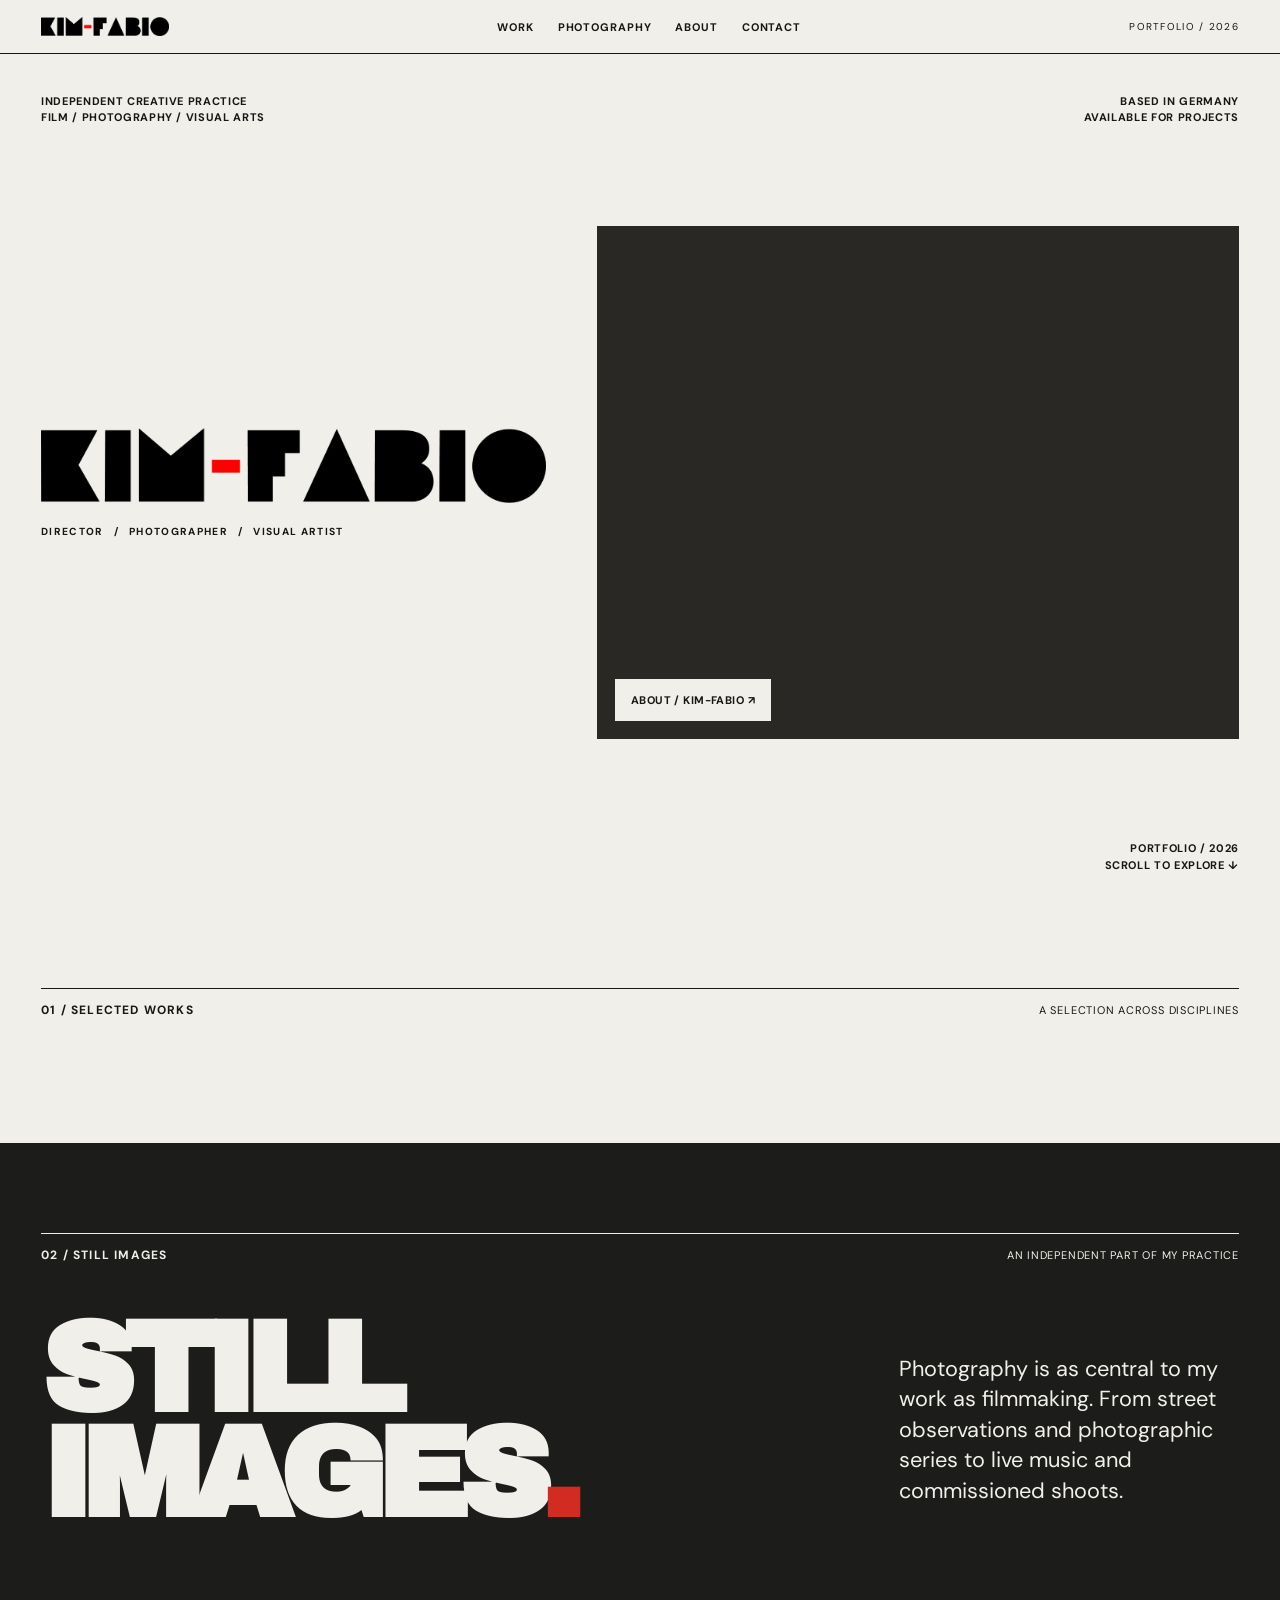
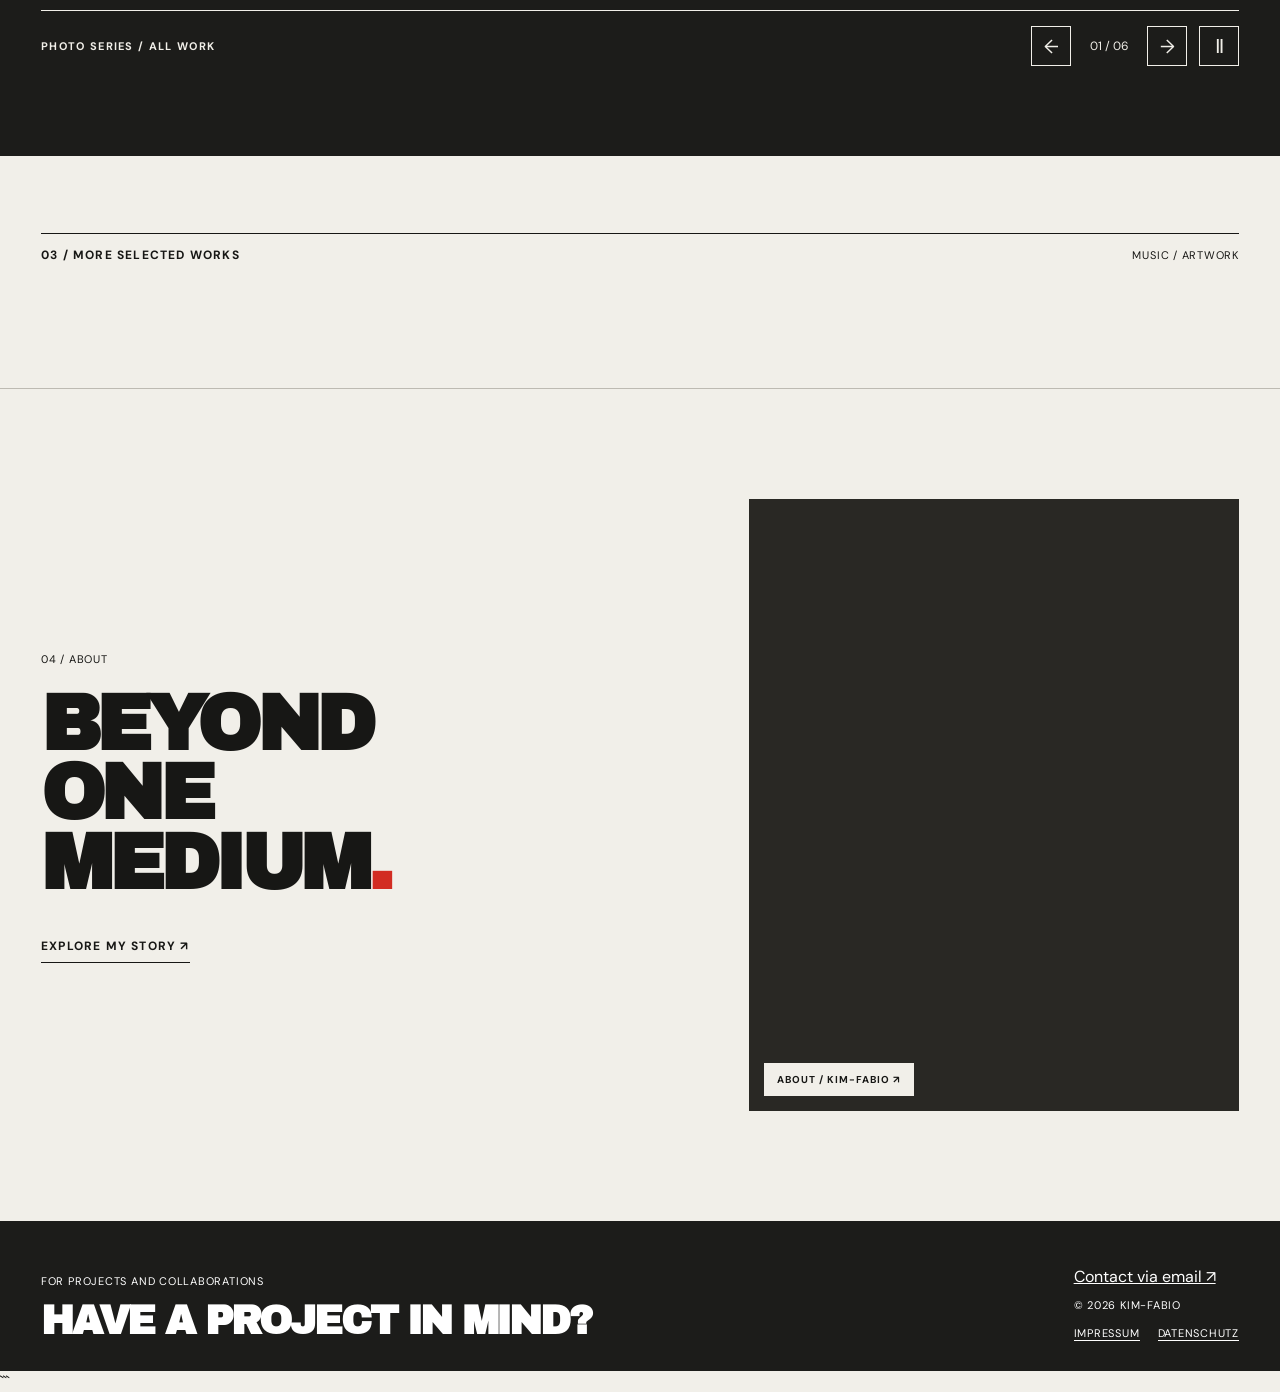
==== commit a91e0a67: "Update template.html" ====
--- a/template.html
+++ b/template.html
@@ -1,7 +1,7 @@
-```
+
  <!DOCTYPE html>
 
-<html lang="en"><head><meta charset="utf-8"/><meta content="width=device-width,initial-scale=1" name="viewport"/><title>Kim-Fabio — Film, Photography & Visual Arts</title><link rel="icon" type="image/png" href="/media/Favicon.png?v=2"><meta content="Kim-Fabio — Film, Photography &amp; Visual Arts" name="description"/><style>
+<html lang="en"><head><meta charset="utf-8"/><meta content="width=device-width,initial-scale=1" name="viewport"/><title>Kim-Fabio — Film, Photography & Visual Arts</title><link rel="icon" type="image/png" href="/media/Favicon.png?v=3"><link rel="shortcut icon" type="image/png" href="/media/Favicon.png?v=3"><link rel="apple-touch-icon" sizes="180x180" href="/media/Favicon.png?v=3"><meta content="Kim-Fabio — Film, Photography &amp; Visual Arts" name="description"/><style>
 @import url('https://fonts.googleapis.com/css2?family=Archivo+Black&family=DM+Sans:wght@400;500;600;700&display=swap');
 :root{--paper:#f1efe9;--ink:#171715;--red:#d22c22;--line:#bdbab2}*{box-sizing:border-box}html{scroll-behavior:auto}body{margin:0;background:var(--paper);color:var(--ink);font-family:'DM Sans',Arial,sans-serif}a{color:inherit;text-decoration:none}button{font:inherit;cursor:pointer}header{position:sticky;top:0;z-index:20;background:rgba(241,239,233,.96);backdrop-filter:blur(10px);border-bottom:1px solid var(--ink);display:flex;align-items:center;justify-content:space-between;padding:17px 3.2%;gap:15px}.brand{font-size:13px;font-weight:700;letter-spacing:-.03em}nav{display:flex;gap:24px}nav a{font-size:11px;font-weight:700;text-transform:uppercase;letter-spacing:.08em}nav a:hover,.link:hover{color:var(--red)}.index{font-size:10px;text-transform:uppercase;letter-spacing:.13em}.hero{padding:7.5vw 3.2% 4vw;min-height:76vh;display:flex;flex-direction:column;justify-content:space-between}.eyebrow{display:flex;justify-content:space-between;border-top:1px solid var(--ink);padding-top:12px;font-size:11px;text-transform:uppercase;letter-spacing:.09em}.big{font-family:'Archivo Black',Impact,sans-serif;text-transform:uppercase;font-size:clamp(68px,11.7vw,215px);line-height:.84;letter-spacing:-.085em;margin:50px 0 30px;overflow-wrap:normal}.big span{display:block}.big span:last-child{padding-left:9vw}.hero-bottom{display:flex;justify-content:space-between;align-items:end;gap:25px}.hero-bottom p{max-width:380px;font-size:clamp(17px,1.65vw,26px);line-height:1.25;margin:0}.red-dot{color:var(--red)}.small{font-size:11px;letter-spacing:.07em;text-transform:uppercase}.section{padding:90px 3.2%}.section-head{display:flex;justify-content:space-between;align-items:baseline;border-top:1px solid var(--ink);padding-top:13px;margin-bottom:35px}.section-head h2{font-size:12px;text-transform:uppercase;letter-spacing:.1em;margin:0}.project{border-top:1px solid var(--line);padding:18px 0 32px;display:grid;grid-template-columns:55% 1fr;gap:4%;align-items:start}.project-visual{height:clamp(260px,39vw,660px);background:#242422;display:flex;align-items:center;justify-content:center;position:relative;overflow:hidden}.project-visual:before{content:'';position:absolute;inset:8%;border:1px solid #777;opacity:.4}.project-visual .placeholder{color:#d2d0c8;font-size:11px;text-transform:uppercase;letter-spacing:.2em;text-align:center;padding:25px}.project-visual .num{position:absolute;top:16px;left:18px;color:#fff;font-size:11px}.project-visual.medusa{background:#46413b}.project-visual.yara{background:#776e61}.project-visual.paradigm{background:#abaaa2}.project-info{display:flex;flex-direction:column;justify-content:space-between;min-height:220px}.project-info h3{font-family:'Archivo Black',Impact,sans-serif;font-size:clamp(36px,5.4vw,90px);line-height:.91;letter-spacing:-.065em;text-transform:uppercase;margin:10px 0 20px}.project-info p{font-size:15px;line-height:1.5;max-width:410px}.project-meta{display:flex;justify-content:space-between;gap:12px;border-top:1px solid var(--line);padding-top:12px;font-size:11px;text-transform:uppercase}.link{border:0;background:none;padding:0;text-transform:uppercase;font-size:12px;font-weight:700;letter-spacing:.06em;text-align:left}.photography{background:#1c1c1a;color:var(--paper);padding:90px 3.2%}.photography .section-head{border-color:#eee}.photo-grid{display:grid;grid-template-columns:1.25fr .8fr 1fr;gap:15px;align-items:end}.photo-tile{background:#41413e;height:330px;display:flex;justify-content:center;align-items:center;color:#c8c6c0;font-size:11px;text-transform:uppercase;letter-spacing:.12em;text-align:center;padding:15px}.photo-tile:nth-child(2){height:450px;background:#56534e}.photo-tile:nth-child(3){height:280px;background:#363633}.photo-label{font-size:11px;text-transform:uppercase;margin-top:10px}.about{display:grid;grid-template-columns:1fr 1fr;gap:10%;padding:110px 3.2%}.about h2{font-family:'Archivo Black',Impact,sans-serif;font-size:clamp(50px,7vw,115px);line-height:.9;letter-spacing:-.06em;text-transform:uppercase;margin:0}.about p{font-size:clamp(17px,1.6vw,25px);line-height:1.4;margin:0 0 25px}footer{background:var(--red);padding:45px 3.2% 30px;color:#fff;display:flex;justify-content:space-between;align-items:end;gap:30px}footer h2{font-family:'Archivo Black',Impact,sans-serif;font-size:clamp(42px,7vw,110px);letter-spacing:-.065em;line-height:.9;margin:0}footer a{text-decoration:underline}.detail{display:none}.detail.active{display:block}.main.hidden{display:none}.detail-hero{background:#171715;color:#f1efe9;padding:6vw 3.2% 3vw}.detail-hero h1{font-family:'Archivo Black',Impact,sans-serif;text-transform:uppercase;font-size:clamp(64px,12vw,200px);line-height:.85;letter-spacing:-.085em;margin:60px 0 45px}.detail-hero .filmframe{height:55vw;max-height:700px;background:#343431;display:grid;place-items:center;color:#bbb;font-size:12px;text-transform:uppercase;letter-spacing:.12em;border:1px solid #555}.detail-content{padding:80px 3.2%;display:grid;grid-template-columns:1fr 2fr;gap:8%}.detail-content h2{font-family:'Archivo Black',Impact,sans-serif;font-size:clamp(35px,5vw,75px);line-height:.96;letter-spacing:-.05em;text-transform:uppercase;margin:0}.detail-content p{font-size:19px;line-height:1.5;max-width:720px}.tags{display:flex;flex-wrap:wrap;gap:8px;margin-top:30px}.tags span{border:1px solid #999;padding:9px 12px;font-size:11px;text-transform:uppercase}.back{display:inline-block;font-size:12px;text-transform:uppercase;letter-spacing:.1em;padding:20px 0}.detail-gallery{padding:0 3.2% 90px;display:grid;grid-template-columns:1fr 1fr;gap:16px}.detail-gallery div{background:#4d4b46;height:30vw;display:grid;place-items:center;color:#ddd;font-size:11px;letter-spacing:.1em;text-transform:uppercase}@media(max-width:700px){header{padding:15px 5%}nav{gap:12px}nav a{font-size:9px}.hero{min-height:65vh;padding:65px 5% 45px}.big{font-size:clamp(53px,15vw,100px);margin:80px 0 50px}.big span:last-child{padding-left:0}.hero-bottom{align-items:start;flex-direction:column}.section,.photography{padding:65px 5%}.project{grid-template-columns:1fr}.project-visual{height:65vw}.project-info{min-height:0}.project-info h3{font-size:50px}.photo-grid{grid-template-columns:1fr 1fr}.photo-tile{height:220px!important}.photo-grid>div:last-child{grid-column:span 2}.about{grid-template-columns:1fr;padding:75px 5%}.about h2{margin-bottom:30px}footer{padding:40px 5%;flex-direction:column;align-items:start}.detail-hero{padding:55px 5%}.detail-hero h1{font-size:14vw}.detail-content{padding:60px 5%;grid-template-columns:1fr}.detail-gallery{padding:0 5% 60px}.detail-gallery div{height:40vw}}
 .service-project .project-info h3{font-size:clamp(35px,4.5vw,76px)}.credits{font-size:12px!important;color:#68655f;margin-top:24px}.photo-intro{display:flex;align-items:end;justify-content:space-between;gap:35px;margin:55px 0 50px}.photo-intro h2{font-family:'Archivo Black',Impact,sans-serif;font-size:clamp(70px,12vw,185px);line-height:.82;letter-spacing:-.08em;margin:0;color:var(--paper)}.photo-intro p{max-width:340px;font-size:clamp(16px,1.7vw,23px);line-height:1.4}.photo-entry{display:block}.photo-entry:hover .photo-tile{background:#65615b}.photo-label{display:flex;justify-content:space-between}.photo-bottom{border-top:1px solid #777;margin-top:45px;padding-top:18px;display:flex;justify-content:space-between;align-items:center;gap:25px;font-size:12px}.photo-cta{font-weight:700;text-transform:uppercase;white-space:nowrap}.photo-cta:hover{color:#ff7770}footer{background:#1c1c1a}footer h2{font-size:clamp(24px,3.1vw,48px);letter-spacing:-.05em;margin-top:12px}.photo-detail-hero{background:#262624}@media(max-width:700px){.photo-intro{display:block}.photo-intro h2{font-size:clamp(65px,14vw,110px)}.photo-intro p{margin-top:30px}.photo-bottom{align-items:start;flex-direction:column}.service-project .project-info h3{font-size:46px}} 
